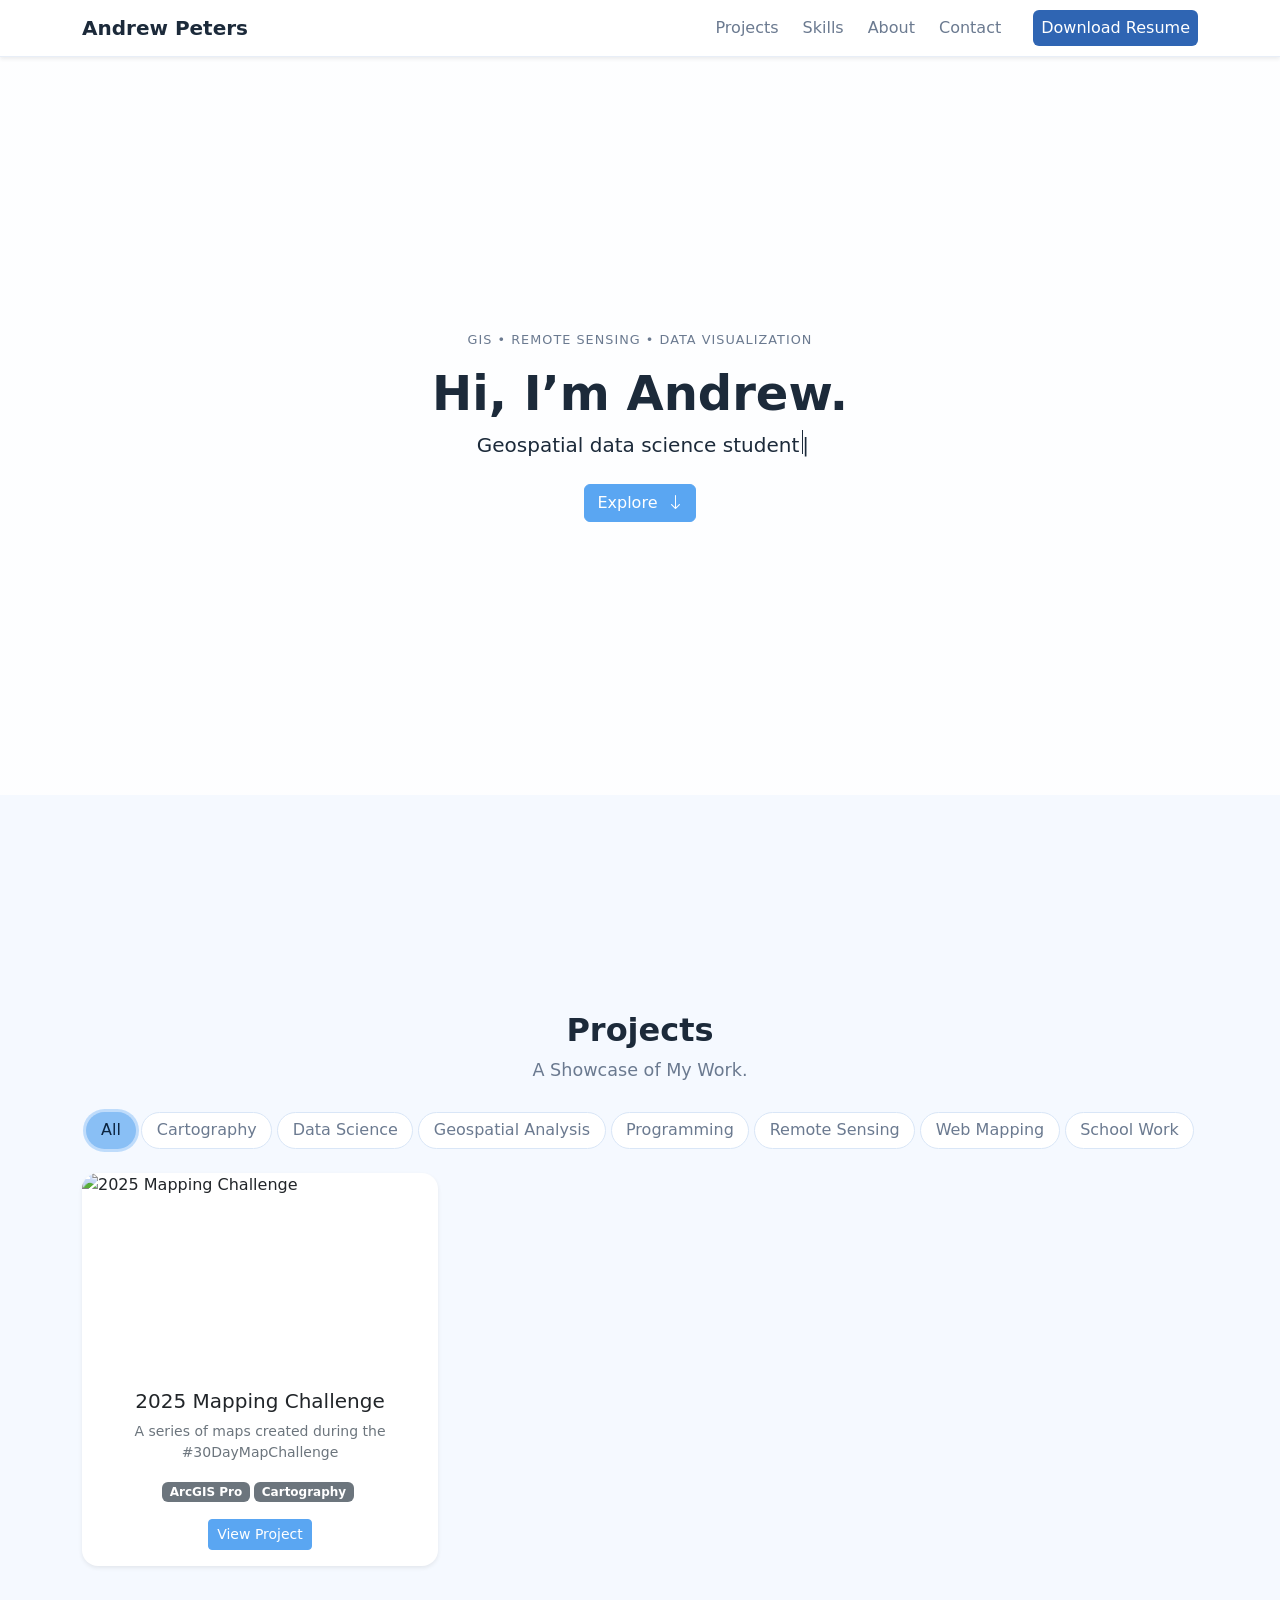
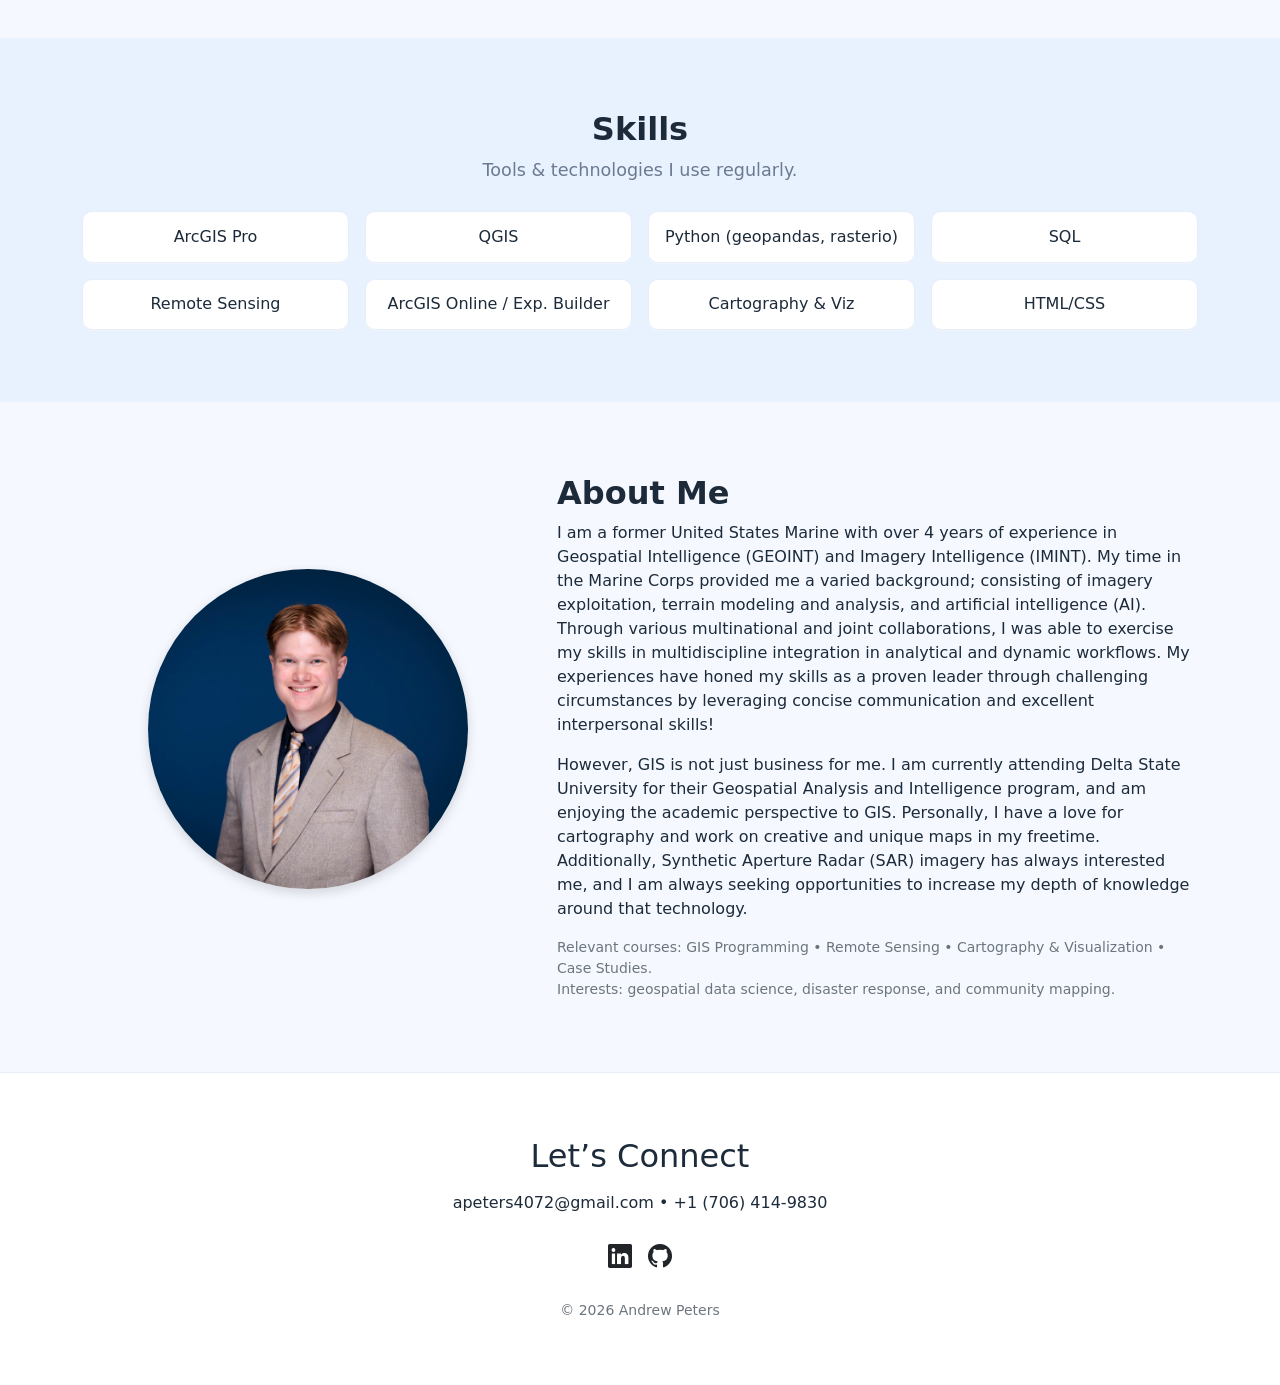
==== index.html @ 4963261e "Readability Improvements Added better commenting and structure" ====
<!DOCTYPE html>
<html lang="en">
<head>
  <!-- Site Meta -->
  <meta charset="utf-8" />
  <meta name="viewport" content="width=device-width, initial-scale=1" />

  <!-- SEO -->
  <title>Andrew Peters • Portfolio</title>
  <meta name = "description" content = "Portfolio of Andrew Peters - GIS, Remote Sensing, Cartography, and Geospatial Analysis."/>
  <meta property = "og:title" content = "GIS, Remote Sensing, Cartography, and Geospatial Analysis"/>
  <meta property = "og:image" content = "assets/image/portfolio-preview.png"/>
  <meta property = "og:type" content = "website"/>

  <!-- Tab Icon -->
  <link rel="icon" type="image/x-icon" href="assets/images/Globe_Icon.png">
  
  <!-- CSS Libraries -->
  <link href="https://cdn.jsdelivr.net/npm/bootstrap@5.3.3/dist/css/bootstrap.min.css" rel="stylesheet"/>
  <link href="https://cdn.jsdelivr.net/npm/bootstrap-icons@1.11.3/font/bootstrap-icons.css" rel="stylesheet"/>

  <!-- Custom CSS Style -->
  <link rel="stylesheet" href="styles.css" />
  
</head>

<!------------------------->
  
<body>
  
  <!--***********************************
  Navigation
  ************************************-->
  
  <nav class="navbar navbar-expand-lg sticky-top bg-white shadow-sm">
    <div class="container">
      <!-- Name/Logo -->
      <a class="navbar-brand fw-semibold" href="#home">Andrew Peters</a>

      <!-- Small screen toggle button -->
      <button
        class="navbar-toggler"
        type="button"
        data-bs-toggle="collapse"
        data-bs-target="#nav"
        aria-label="Toggle navigation"
        aria-expanded="false"
        aria-controls="nav"
      >
        <span class="navbar-toggler-icon"></span>
      </button>

      <!-- Collapsible Menu Content -->
      <div id="nav" class="collapse navbar-collapse">
        
        <!-- Navigation Links -->
        <ul class="navbar-nav ms-auto align-items-lg-center gap-lg-2">
          <li class="nav-item">
            <a class="nav-link" href="#projects">Projects</a>
          </li>  
          
          <li class="nav-item">
            <a class="nav-link" href="#skills">Skills</a>
          </li>
          
          <li class="nav-item">
            <a class="nav-link" href="#about">About</a>
          </li>
          
          <li class="nav-item">
            <a class="nav-link" href="#contact">Contact</a>
          </li>

          <li class="nav-item">
            <a class="btn btn-resume nav-link text-white"
              href="assets/documents/AndrewPeters_Resume.pdf"
              download>Download Resume</a>
          </li>
        </ul>
      </div>
    </div>
  </nav>

  <!--***********************************
  Hero
  ************************************-->
  
  <header id="home" class="hero d-flex align-items-center">
    <div class="container text-center">
      <p class="eyebrow">GIS • Remote Sensing • Data Visualization</p>
      <h1 class="display-5 fw-bold">Hi, I’m Andrew.</h1>

      <!-- Typing Animation -->
      <p class="lead mb-4">
        <span id="typed"></span
        ><span class="cursor" aria-hidden="true">|</span>
      </p>
      
      <a class="btn btn-primary" href="#projects">
        Explore <i class="bi bi-arrow-down ms-1"></i>
      </a>
    </div>
  </header>

  <!--***********************************
  Featured Project
  ************************************-->

  <section id = "featured-project" class = "section"></section>

  <!--***********************************
  Projects
  ************************************-->
  
  <section id="projects" class="section">
    <div class="container">
      <div class="section-header">
        <h2 class="section-title">Projects</h2>
        <p class="section-subtitle">
          A Showcase of My Work.
        </p>
      </div>

      <!-- Project Card Filters -->
      <div class="filters text-center mb-4">
        <button class="btn btn-filter active" data-filter="all">All</button>
        <button class="btn btn-filter" data-filter="carto">Cartography</button>
        <button class="btn btn-filter" data-filter="data-science">Data Science</button>     
        <button class="btn btn-filter" data-filter="geo-analysis">Geospatial Analysis</button>
        <button class="btn btn-filter" data-filter="programming">Programming</button>       
        <button class="btn btn-filter" data-filter="remote">Remote Sensing</button>
        <button class="btn btn-filter" data-filter="web">Web Mapping</button>
        <button class="btn btn-filter" data-filter="school">School Work</button>
      </div>

      <!-- Project Card Gallery -->
      <div id = "project-grid" class = "row g-4"></div>
    </div>
  </section>

  <!--***********************************
  Skills
  ************************************-->
  
  <section id="skills" class="section section-alt">
    <div class="container">
      <div class="section-header">
        <h2 class="section-title">Skills</h2>
        <p class="section-subtitle">Tools &amp; technologies I use regularly.</p>
      </div>

      <!-- Static grouping of skills -->
      <div class="row g-3">
        <div class="col-6 col-md-3">
          <div class="skill">ArcGIS Pro</div>
        </div>
        <div class="col-6 col-md-3">
          <div class="skill">QGIS</div>
        </div>
        <div class="col-6 col-md-3">
          <div class="skill">Python (geopandas, rasterio)</div>
        </div>
        <div class="col-6 col-md-3">
          <div class="skill">SQL</div>
        </div>
        <div class="col-6 col-md-3">
          <div class="skill">Remote Sensing</div>
        </div>
        <div class="col-6 col-md-3">
          <div class="skill">ArcGIS Online / Exp. Builder</div>
        </div>
        <div class="col-6 col-md-3">
          <div class="skill">Cartography &amp; Viz</div>
        </div>
        <div class="col-6 col-md-3">
          <div class="skill">HTML/CSS</div>
        </div>
      </div>
    </div>
  </section>

  <!--***********************************
  About
  ************************************-->
  
  <section id="about" class="section">
    <div class="container">
      <div class="row align-items-center g-4">
        
        <!-- Profile Picture -->
        <div class="col-md-5 text-center">
          <img
            src="assets/images/Peters_Portfolio_ProfilePic.jpg"
            alt="Portrait of Andrew Peters"
            class="portrait-img"
          />
        </div>

        <!-- About Me Section -->
        <div class="col-md-7">
          <h2 class="section-title">About Me</h2>
          <p class="mb-3">
            I am a former United States Marine with over 4 years of experience in Geospatial Intelligence 
            (GEOINT) and Imagery Intelligence (IMINT). My time in the Marine Corps provided me a varied 
            background; consisting of imagery exploitation, terrain modeling and analysis, and artificial 
            intelligence (AI). Through various multinational and joint collaborations, I was able to 
            exercise my skills in multidiscipline integration in analytical and dynamic workflows. My 
            experiences have honed my skills as a proven leader through challenging circumstances by 
            leveraging concise communication and excellent interpersonal skills!
          </p>
          <p>
            However, GIS is not just business for me. I am currently attending Delta State University for
            their Geospatial Analysis and Intelligence program, and am enjoying the academic perspective to 
            GIS. Personally, I have a love for cartography and work on creative and unique maps in my freetime. 
            Additionally, Synthetic Aperture Radar (SAR) imagery has always interested me, and I am always 
            seeking opportunities to increase my depth of knowledge around that technology.
          </p>

          <!-- Subtext Information -->
          <p class="text-secondary small mb-0">
            Relevant courses: GIS Programming • Remote Sensing • Cartography &amp;
            Visualization • Case Studies.<br />
            Interests: geospatial data science, disaster response, and community
            mapping.
          </p>
        </div>
      </div>
    </div>
  </section>

  <!--***********************************
  Contact / Footer
  ************************************-->

  <!-- Contact Info -->
  <footer id="contact" class="footer">
    <div class="container text-center">
      <h2 class="mb-3">Let’s Connect</h2>
      <p class="mb-4">
        <a href="mailto:apeters4072@gmail.com">
          apeters4072@gmail.com
        </a>
        •
        <a href="tel:+17064149830">
          +1 (706) 414-9830
        </a>
      </p>

      <!-- LinkedIn Shortcut Button -->
      <div class="d-flex justify-content-center gap-3 fs-4 mb-4">
        <a
          class="text-body"
          href="https://www.linkedin.com/in/apeters4072"
          aria-label="LinkedIn"
          target="_blank"
          rel="noopener noreferrer"
        >
          <i class="bi bi-linkedin"></i>
        </a>

        <!--GitHub Shortcut Button -->
        <a
          class="text-body"
          href="https://github.com/apeters4072"
          aria-label="GitHub"
          target="_blank"
          rel="noopener noreferrer"
        >
          <i class="bi bi-github"></i>
        </a>
      </div>

      <!-- Footer Copyright -->
      <p class="text-secondary small mb-0">
        © <span id="year"></span> Andrew Peters
      </p>

      <!-- Credits --
      <p class="hero-credit text-center mb-0">
        Photo courtesy of
        <a
          href="https://unsplash.com/@clevelandart"
          target="_blank"
          rel="noopener"
        >
          The Cleveland Museum of Art
        </a>
        on
        <a
          href="https://unsplash.com/photos/qQlTPeEygtY"
          target="_blank"
          rel="noopener"
        >
          Unsplash
        </a>
        for the original image from which my cover art is derived.
      </p>
      -->
    </div>
  </footer>

  <!-- JS libs + site script -->
  <script src = "https://cdn.jsdelivr.net/npm/bootstrap@5.3.3/dist/js/bootstrap.bundle.min.js"></script>
  <script src = "projects.js"></script>
  <script src = "main.js"></script>
  <script>
    document.getElementById("year").textContent = new Date().getFullYear();
  </script>
</body>
</html>
---- styles.css ----
/* ==============================
   Theme Variables
   ============================== */
:root{
  --bg: #F5F9FF;
  --panel: #ffffff;
  --ink: #1c2a3a;
  --muted: #6b7a90;
  --brand: #89BFF5;
  --brand-strong: #5aa6f2;
  --brand-soft: #e8f2ff;
  --ring: rgba(90,166,242,.35);
  --radius: 16px;
}

html { scroll-behavior: smooth; }
body{
  font-family: system-ui, -apple-system, Segoe UI, Roboto, "Helvetica Neue", Arial, "Noto Sans";
  background: var(--bg);
  color: var(--ink);
}

/* ==============================
   Navbar
   ============================== */
.navbar { border-bottom: 1px solid #e8eef7; }
.navbar-brand { color: var(--ink); }
.nav-link { color: var(--muted); }
.nav-link:hover, .nav-link:focus { color: var(--brand-strong); }

.btn-primary{
  background: var(--brand-strong);
  border-color: var(--brand-strong);
}
.btn-outline-primary{
  color: var(--brand-strong);
  border-color: var(--brand-strong);
}
.btn-outline-primary:hover{
  background: var(--brand-strong);
  color:#fff;
}

.navbar .btn {
  margin-left: 1rem;
  padding: 0.375rem 0.75rem;
  vertical-align: middle;
}

.btn-resume {
  background: #2f65b3;
  border-color: #2f65b3;
  color: #fff;
}
.btn-resume:hover {
  background: #244f8c;
  border-color: #244f8c;
}

/* ==============================
   Hero
   ============================== */
.hero{
  position: relative;
  min-height: 82vh;
  display: flex;
  align-items: center;
  justify-content: center;
  text-align: center;
  color: var(--ink);
  isolation: isolate;

  background:
    linear-gradient(rgba(255,255,255,0.85), rgba(255,255,255,0.85)),
    url("assets/images/header_map.png") center/cover no-repeat;
}

.eyebrow{
  color: var(--muted);
  letter-spacing: .08em;
  text-transform: uppercase;
  font-size: .8rem;
}
.cursor{
  display:inline-block;
  width:1px;
  height:1.2em;
  background: var(--ink);
  animation: blink .9s steps(2, start) infinite;
  margin-left: 3px;
}
@keyframes blink{ to { visibility: hidden; } }

/* ==============================
   Sections
   ============================== */
.section { padding: 72px 0; }
.section-alt { background: var(--brand-soft); }
.section-header { text-align: center; margin-bottom: 28px; }

.section-title {
  display: block;      /* Changed from inline-block to block */
  font-weight: 700;
  font-size: 2rem;     /* Adjust size to your preference */
  color: var(--ink);
  margin-bottom: 0.5rem;
  /* Removed padding, background, border, and box-shadow */
}

.section-subtitle { 
  color: var(--muted); 
  font-size: 1.1rem;
}

/* ==============================
   Project Filters
   ============================== */
.btn-filter{
  border:1px solid #d9e6f7;
  background:#fff;
  color: var(--muted);
  border-radius: 999px;
  padding:.35rem .9rem;
}
.btn-filter.active, .btn-filter:hover{
  background: var(--brand);
  color:#0b2440;
  border-color: transparent;
  box-shadow: 0 0 0 3px var(--ring);
}

/* ==============================
   Project Cards
   ============================== */
.card{
  border:1px solid #e6eef8;
  border-radius: var(--radius);
  overflow:hidden;
  background: var(--panel);
}
.card-img-top{ aspect-ratio: 16/9; object-fit: cover; }
.card-title{ margin-bottom:.35rem; }
.card-text{ color: var(--muted); }

/* Hover effect for project cards */
.project-card .card {
  transition:
    transform 0.25s ease,
    box-shadow 0.25s ease,
    border-color 0.25s ease,
    background-color 0.25s ease;
  cursor: pointer;
}

.project-card:hover .card,
.project-card:focus-within .card {
  transform: translateY(-6px);
  box-shadow: 0 12px 28px rgba(12, 41, 80, 0.18);
  border-color: var(--brand);
  background: #ffffff;
}

/* ==============================
   Skills
   ============================== */
.skill{
  background:#fff;
  border:1px solid #e6eef8;
  border-radius: 10px;
  padding: .8rem;
  text-align:center;
  box-shadow: 0 1px 0 #f1f5fb;
}

/* ==============================
   Footer
   ============================== */
.footer{
  padding: 64px 0;
  background: #fff;
  border-top:1px solid #e8eef7;
}

/* Footer attribution */
.footer .hero-credit{
  position: static;
  margin-top: 10px;
  margin-bottom: 0;
  padding: 0;
  font-size: 11px;
  color: #7a869a;
  background: none;
  border: none;
}
.footer .hero-credit a{
  color: #6c7a90;
  text-decoration: none;
}
.footer .hero-credit a:hover{ text-decoration: underline; }

.footer a {
  color: inherit;
  text-decoration: none;
  border-bottom: 1px solid transparent;
  transition: 0.2s ease;
}

/* ==============================
   Misc
   ============================== */
a:focus, button:focus, .btn:focus{
  outline: none;
  box-shadow: 0 0 0 3px var(--ring);
}

/* Portrait image */
.portrait-img {
  width: 80%;
  max-width: 320px;
  height: auto;
  border-radius: 50%;
  object-fit: cover;
  margin-bottom: 1rem;
  box-shadow: 0 4px 12px rgba(0,0,0,0.15);
}

.portrait-wrapper {
  display: flex;
  justify-content: center;
  margin-bottom: 1.5rem;
}

.easter{
  position: relative;
  margin-left:.35rem;
  text-decoration:none;
  opacity:.6;
  color:var(--muted);
  transition:transform .2s ease, opacity .2s ease, color .2s ease;
  cursor: help;
}
.easter:hover,
.easter:focus{ opacity:1; transform:rotate(9deg) scale(1.08); color:var(--brand-strong,#f072a6); }

/* single tooltip */
.easter::after{
  content: attr(data-tip);
  position: absolute;
  left: 50%;
  bottom: 125%;
  transform: translateX(-50%) translateY(4px);
  background: var(--ink,#222);
  color:#fff;
  font-size:.72rem;
  padding:.25rem .45rem;
  border-radius:6px;
  white-space: nowrap;
  opacity:0;
  pointer-events:none;
  transition: opacity .15s ease, transform .15s ease;
  box-shadow: 0 2px 8px rgba(0,0,0,.15);
}
.easter:focus::after,
.easter:hover::after{
  opacity:1;
  transform: translateX(-50%) translateY(0);
}

/* tiny arrow */
.easter::before{
  content:"";
  position:absolute;
  left:50%;
  bottom:115%;
  transform:translateX(-50%);
  border:6px solid transparent;
  border-top-color: var(--ink,#222);
  opacity:0;
  transition: opacity .15s ease;
}
.easter:hover::before,
.easter:focus::before{ opacity:1; }

/* motion/accessibility niceties */
@media (prefers-reduced-motion: reduce){
  .easter{ transition:none; }
  .easter::after{ transition:none; }
}
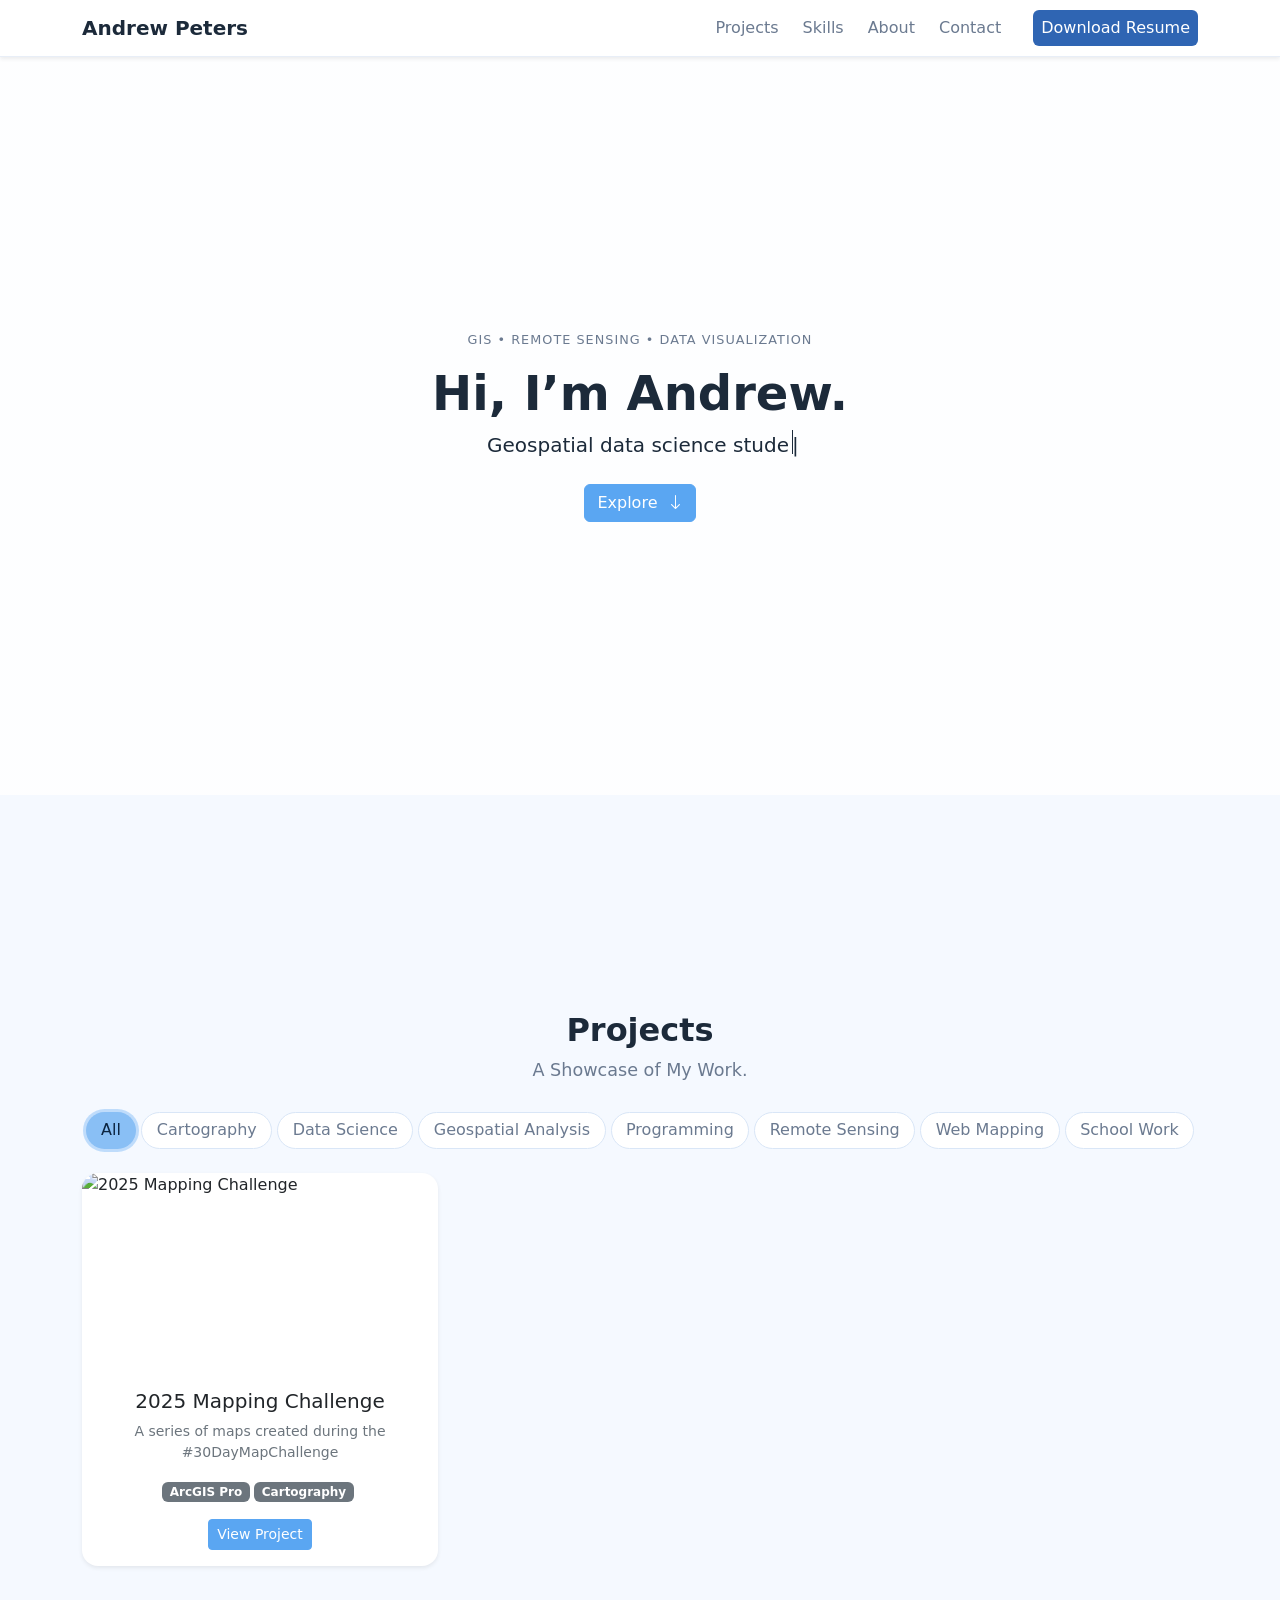
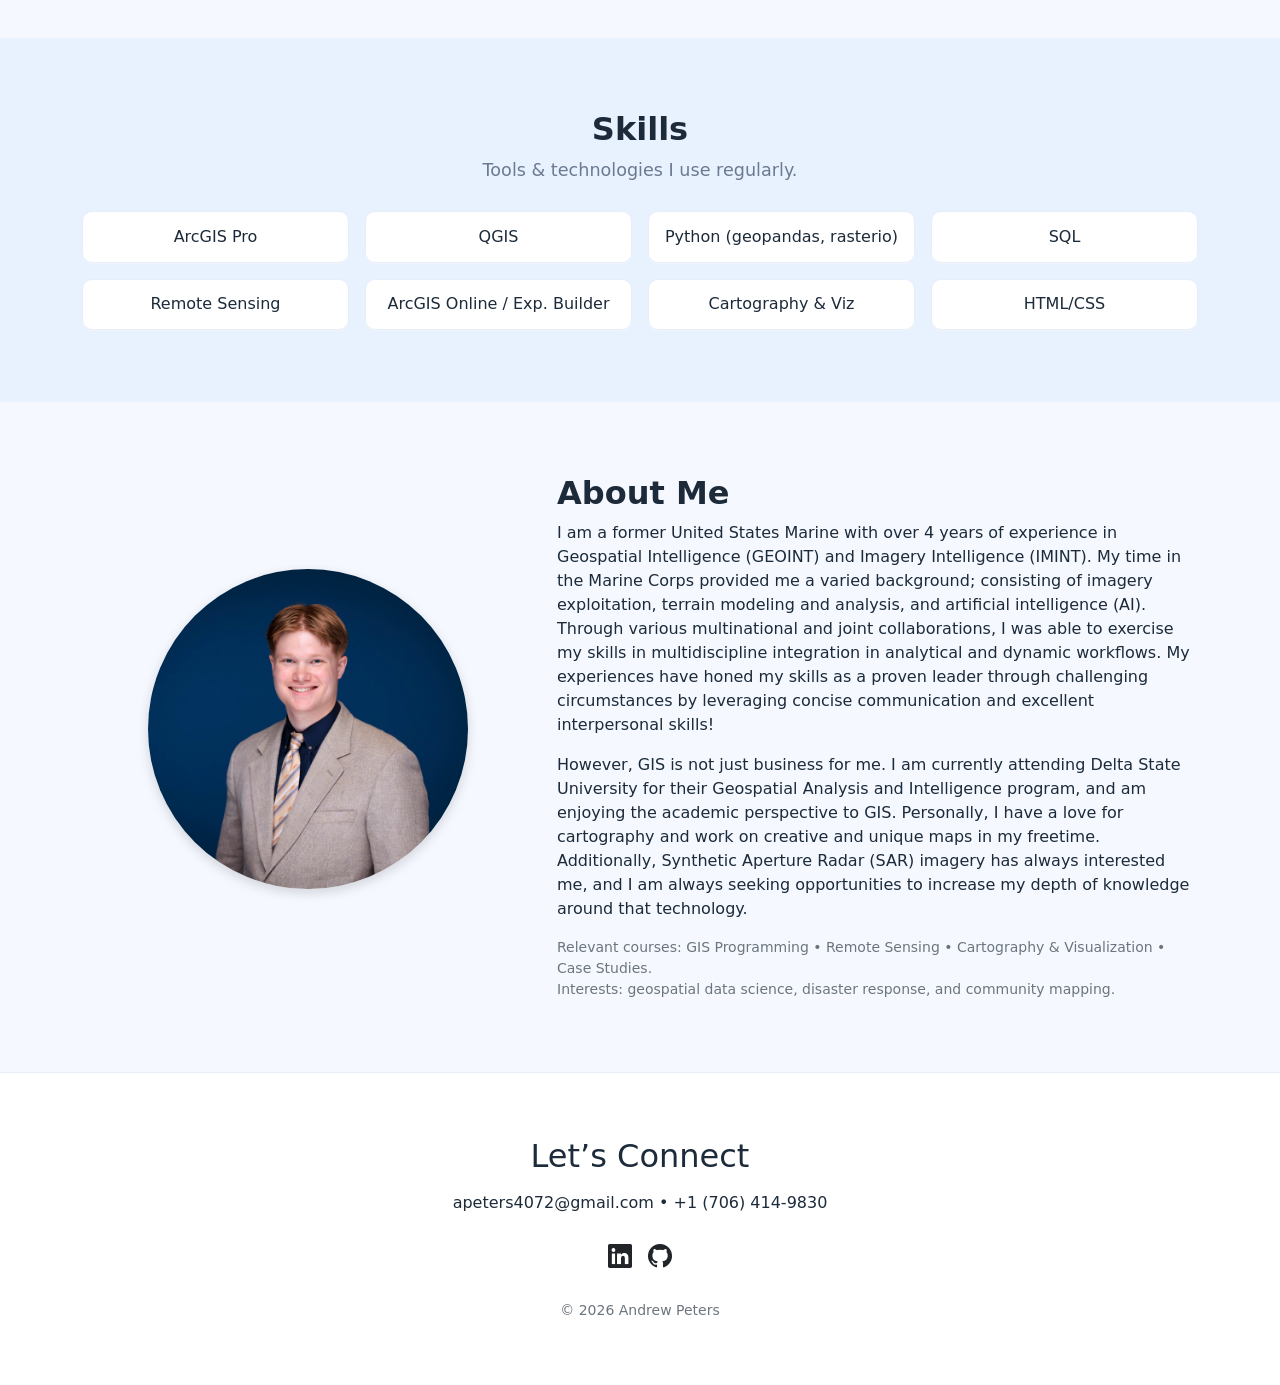
==== commit 9a758485: "Readability Improvements" ====
--- a/index.html
+++ b/index.html
@@ -28,9 +28,10 @@
   
 <body>
   
-  <!--***********************************
-  Navigation
-  ************************************-->
+
+<!--*******************************
+ * NAVBAR
+ ********************************-->
   
   <nav class="navbar navbar-expand-lg sticky-top bg-white shadow-sm">
     <div class="container">
@@ -81,9 +82,9 @@
     </div>
   </nav>
 
-  <!--***********************************
-  Hero
-  ************************************-->
+<!--*******************************
+ * HERO
+ ********************************-->
   
   <header id="home" class="hero d-flex align-items-center">
     <div class="container text-center">
@@ -102,15 +103,15 @@
     </div>
   </header>
 
-  <!--***********************************
-  Featured Project
-  ************************************-->
+<!--*******************************
+ * FEATURED PROJECT (WIP)
+ ********************************-->
 
   <section id = "featured-project" class = "section"></section>
 
-  <!--***********************************
-  Projects
-  ************************************-->
+<!--*******************************
+ * PROJECTS
+ ********************************-->
   
   <section id="projects" class="section">
     <div class="container">
@@ -138,9 +139,9 @@
     </div>
   </section>
 
-  <!--***********************************
-  Skills
-  ************************************-->
+<!--*******************************
+ * SKILLS
+ ********************************-->
   
   <section id="skills" class="section section-alt">
     <div class="container">
@@ -179,9 +180,9 @@
     </div>
   </section>
 
-  <!--***********************************
-  About
-  ************************************-->
+<!--*******************************
+ * ABOUT
+ ********************************-->
   
   <section id="about" class="section">
     <div class="container">
@@ -227,10 +228,10 @@
       </div>
     </div>
   </section>
-
-  <!--***********************************
-  Contact / Footer
-  ************************************-->
+  
+<!--*******************************
+ * CONTACT / FOOTER
+ ********************************-->
 
   <!-- Contact Info -->
   <footer id="contact" class="footer">
@@ -299,7 +300,10 @@
     </div>
   </footer>
 
-  <!-- JS libs + site script -->
+<!--*******************************
+ * JS LIBRARIES & SITE SCRIPT
+ ********************************-->
+  
   <script src = "https://cdn.jsdelivr.net/npm/bootstrap@5.3.3/dist/js/bootstrap.bundle.min.js"></script>
   <script src = "projects.js"></script>
   <script src = "main.js"></script>
--- a/styles.css
+++ b/styles.css
@@ -1,6 +1,6 @@
-/* ==============================
-   Theme Variables
-   ============================== */
+/********************************
+ * THEME VARIABLES
+ ********************************/
 :root{
   --bg: #F5F9FF;
   --panel: #ffffff;
@@ -20,9 +20,10 @@
   color: var(--ink);
 }
 
-/* ==============================
-   Navbar
-   ============================== */
+/********************************
+ * NAVBAR
+ ********************************/
+
 .navbar { border-bottom: 1px solid #e8eef7; }
 .navbar-brand { color: var(--ink); }
 .nav-link { color: var(--muted); }
@@ -57,9 +58,10 @@
   border-color: #244f8c;
 }
 
-/* ==============================
-   Hero
-   ============================== */
+/********************************
+ * HERO
+ ********************************/
+
 .hero{
   position: relative;
   min-height: 82vh;
@@ -91,9 +93,10 @@
 }
 @keyframes blink{ to { visibility: hidden; } }
 
-/* ==============================
-   Sections
-   ============================== */
+/********************************
+ * SECTIONS
+ ********************************/
+
 .section { padding: 72px 0; }
 .section-alt { background: var(--brand-soft); }
 .section-header { text-align: center; margin-bottom: 28px; }
@@ -112,9 +115,10 @@
   font-size: 1.1rem;
 }
 
-/* ==============================
-   Project Filters
-   ============================== */
+/********************************
+ * PROJECT FILTERS
+ ********************************/
+
 .btn-filter{
   border:1px solid #d9e6f7;
   background:#fff;
@@ -129,9 +133,10 @@
   box-shadow: 0 0 0 3px var(--ring);
 }
 
-/* ==============================
-   Project Cards
-   ============================== */
+/********************************
+ * PROJECT CARDS
+ ********************************/
+
 .card{
   border:1px solid #e6eef8;
   border-radius: var(--radius);
@@ -160,9 +165,10 @@
   background: #ffffff;
 }
 
-/* ==============================
-   Skills
-   ============================== */
+/********************************
+ * SKILLS
+ ********************************/
+
 .skill{
   background:#fff;
   border:1px solid #e6eef8;
@@ -172,9 +178,10 @@
   box-shadow: 0 1px 0 #f1f5fb;
 }
 
-/* ==============================
-   Footer
-   ============================== */
+/********************************
+ * FOOTER
+ ********************************/
+
 .footer{
   padding: 64px 0;
   background: #fff;
@@ -205,9 +212,10 @@
   transition: 0.2s ease;
 }
 
-/* ==============================
-   Misc
-   ============================== */
+/********************************
+ * MISC
+ ********************************/
+
 a:focus, button:focus, .btn:focus{
   outline: none;
   box-shadow: 0 0 0 3px var(--ring);
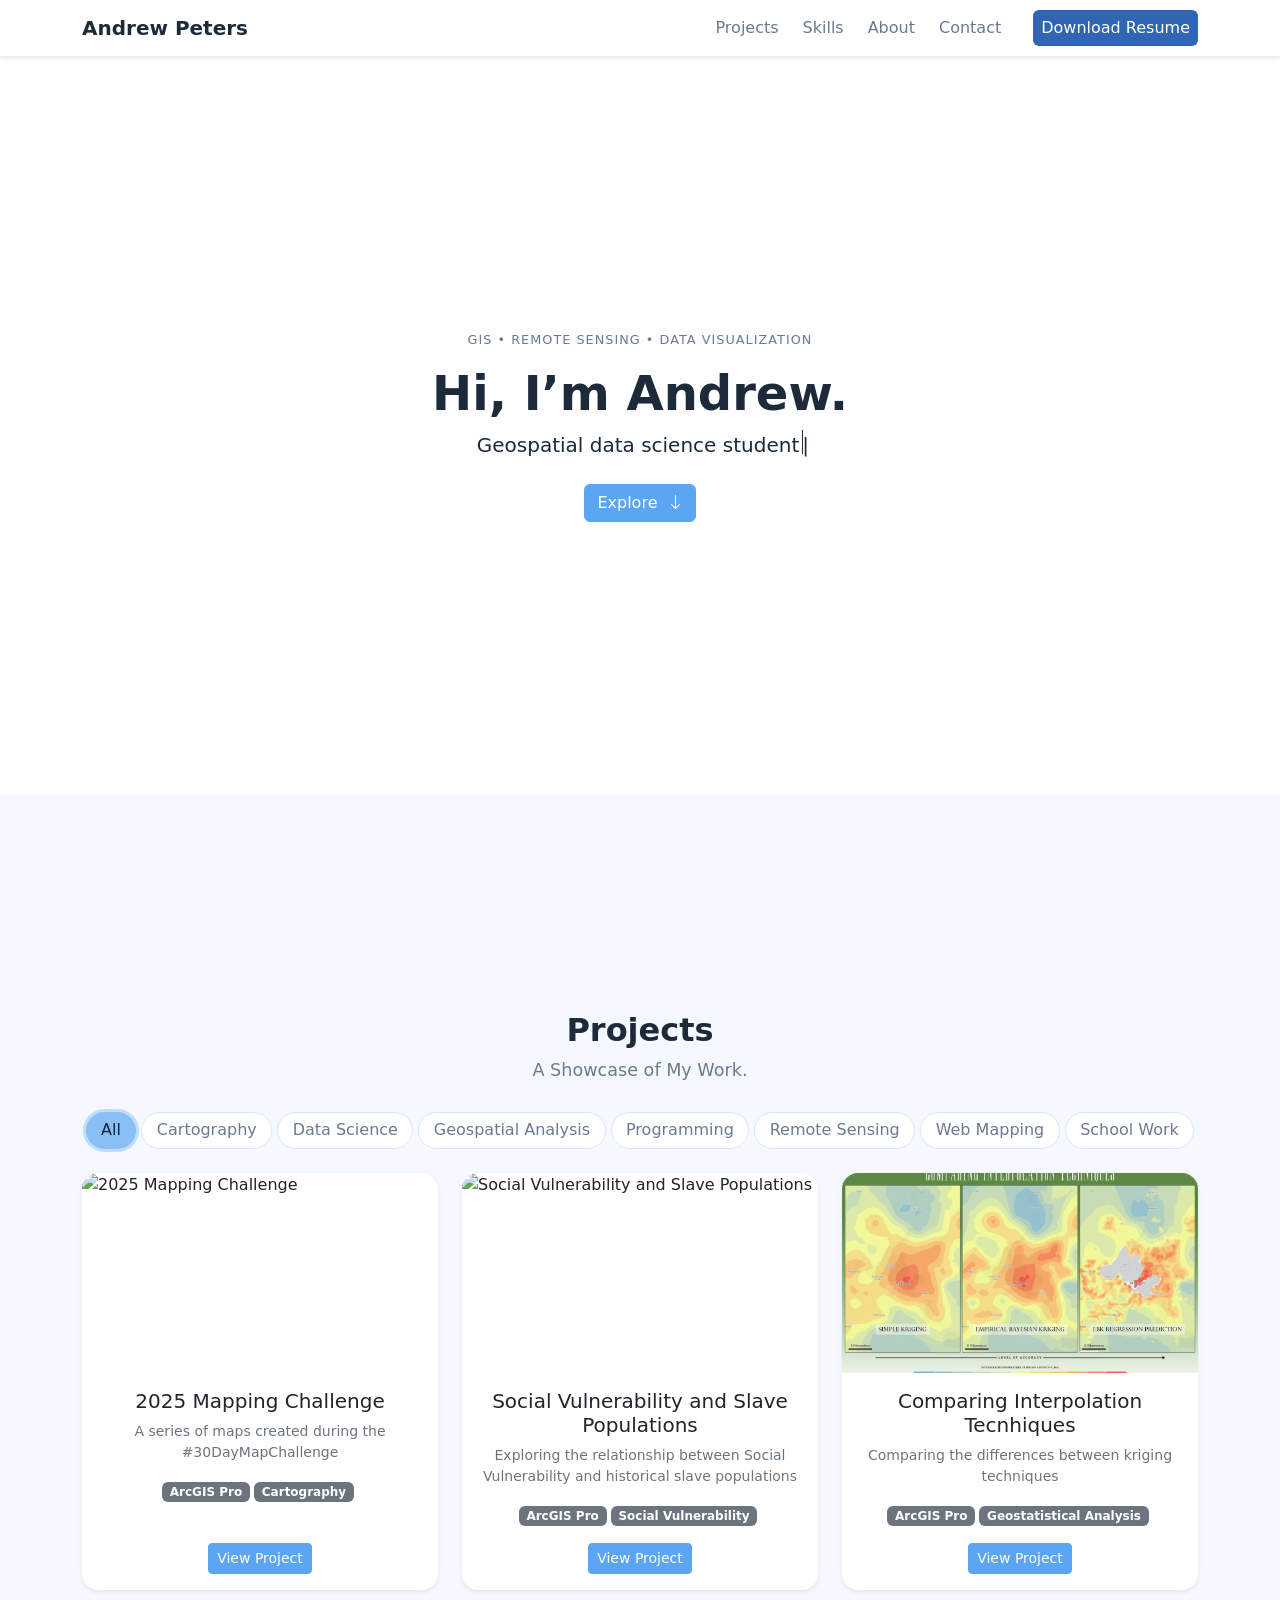
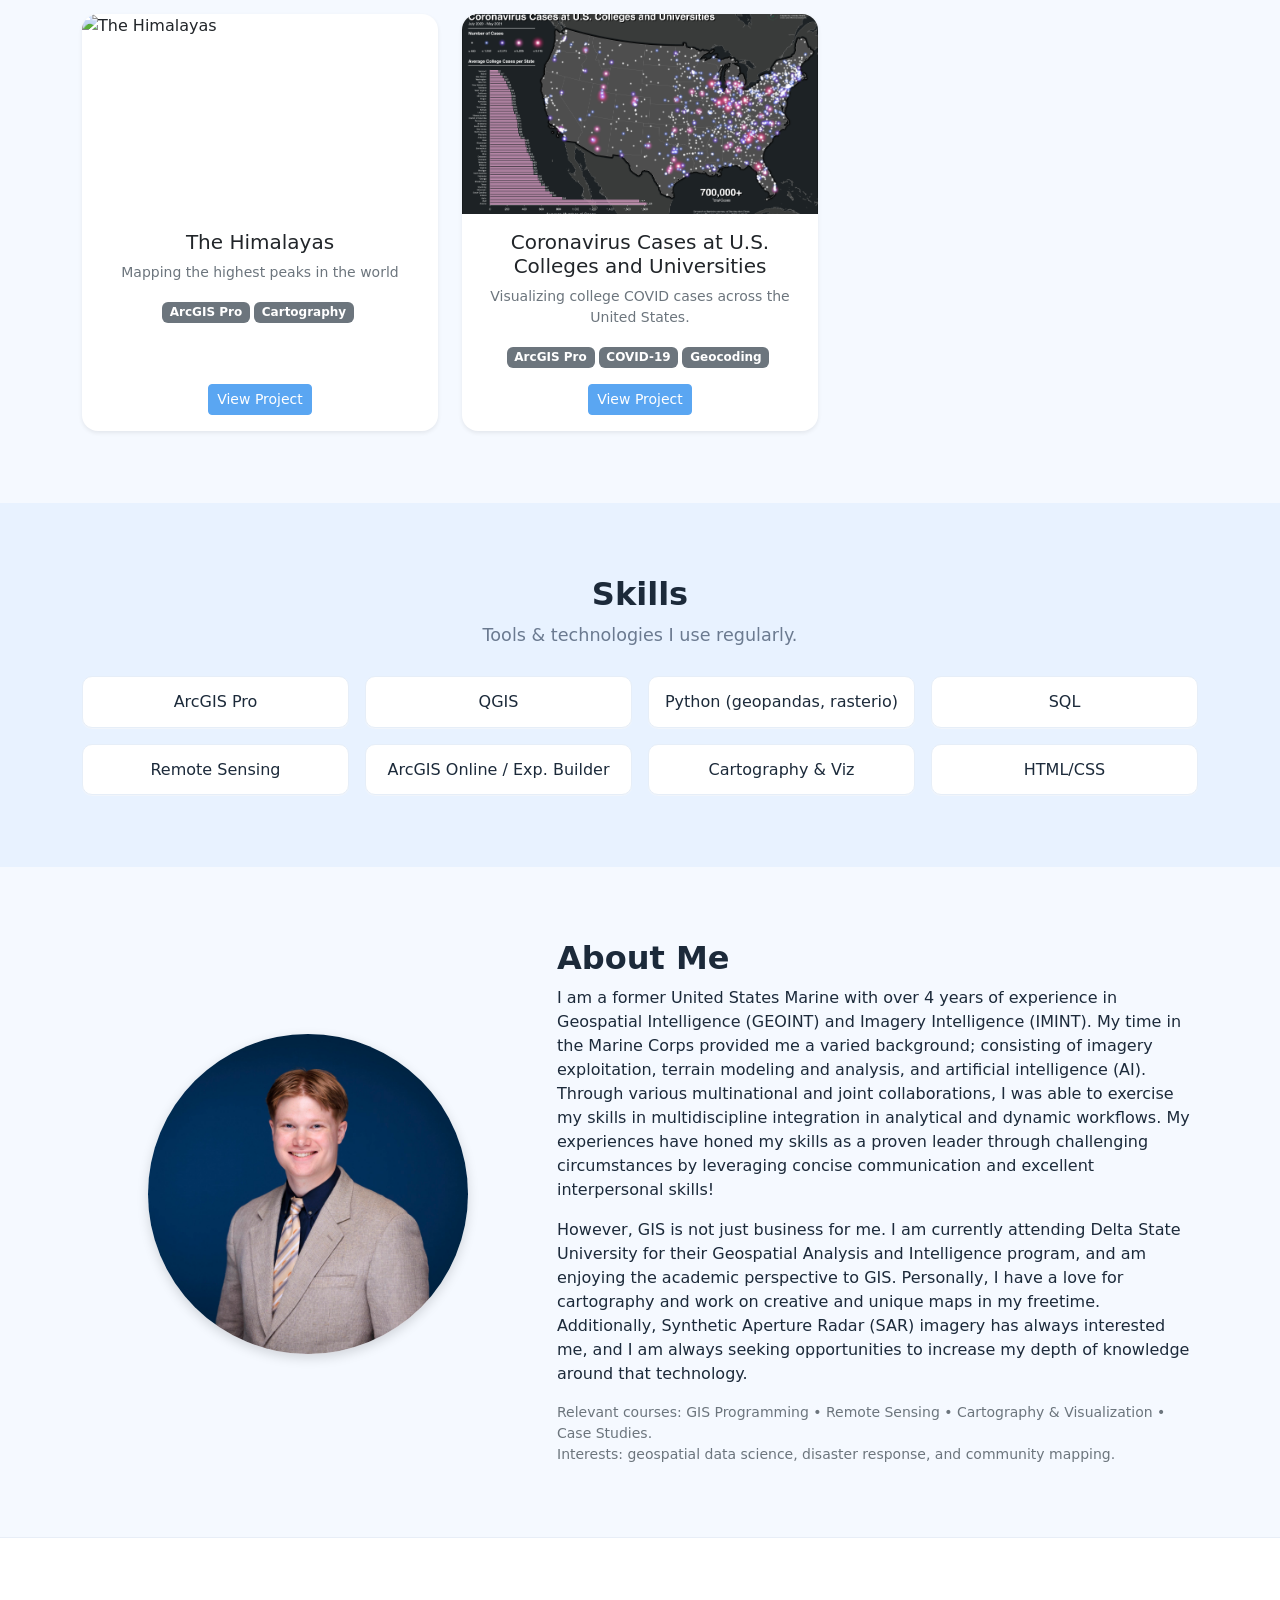
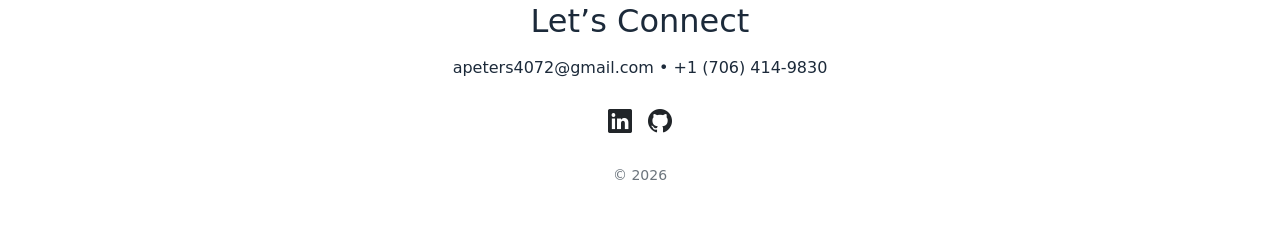
==== commit 68ba4dc0: "Improve SEO" ====
--- a/index.html
+++ b/index.html
@@ -6,9 +6,9 @@
   <meta name="viewport" content="width=device-width, initial-scale=1" />
 
   <!-- SEO -->
-  <title>Andrew Peters • Portfolio</title>
-  <meta name = "description" content = "Portfolio of Andrew Peters - GIS, Remote Sensing, Cartography, and Geospatial Analysis."/>
-  <meta property = "og:title" content = "GIS, Remote Sensing, Cartography, and Geospatial Analysis"/>
+  <title> • Portfolio</title>
+  <meta name = "description" content = "Andrew Peters • Portfolio - GIS, Remote Sensing, Cartography, and Geospatial Analysis."/>
+  <meta property = "og:title" content = "Andrew Peters • GIS Portfolio"/>
   <meta property = "og:image" content = "assets/image/portfolio-preview.png"/>
   <meta property = "og:type" content = "website"/>
 
@@ -192,7 +192,7 @@
         <div class="col-md-5 text-center">
           <img
             src="assets/images/Peters_Portfolio_ProfilePic.jpg"
-            alt="Portrait of Andrew Peters"
+            alt="Portrait of "
             class="portrait-img"
           />
         </div>
@@ -273,7 +273,7 @@
 
       <!-- Footer Copyright -->
       <p class="text-secondary small mb-0">
-        © <span id="year"></span> Andrew Peters
+        © <span id="year"></span> 
       </p>
 
       <!-- Credits --
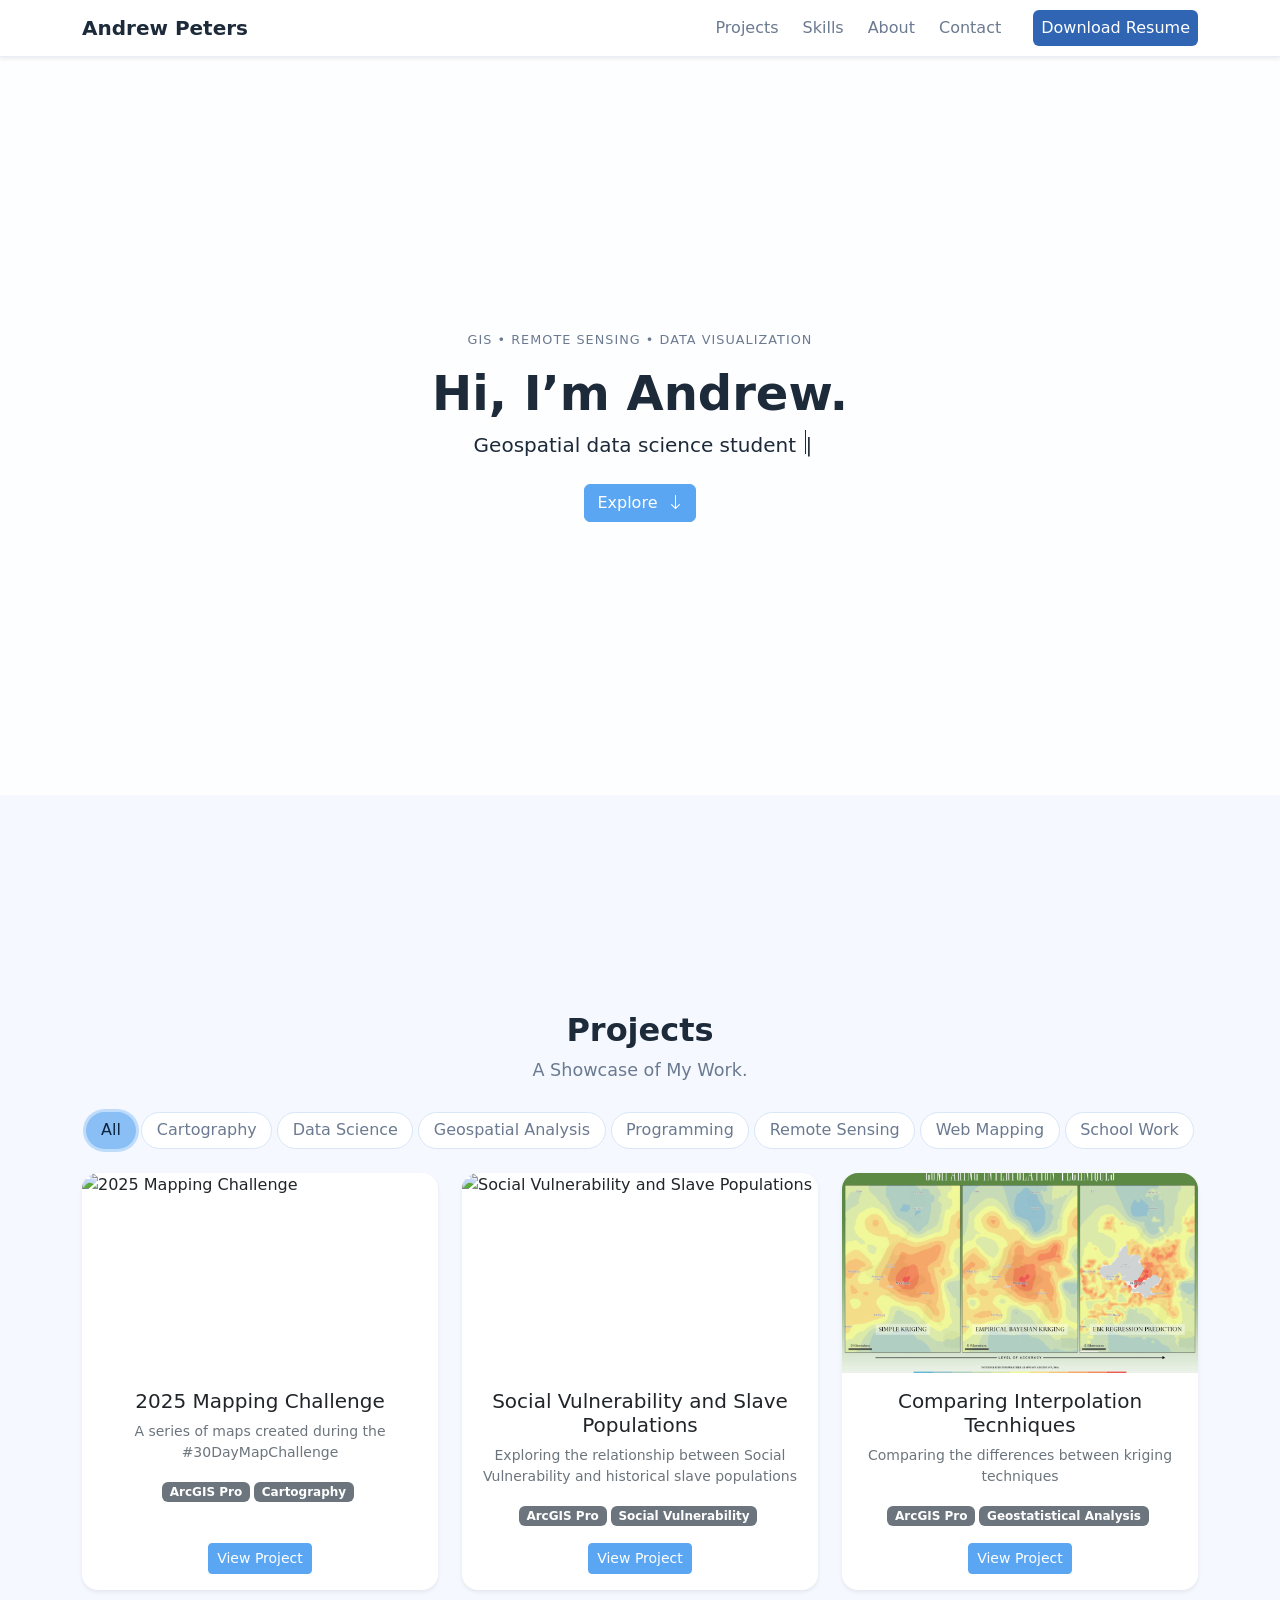
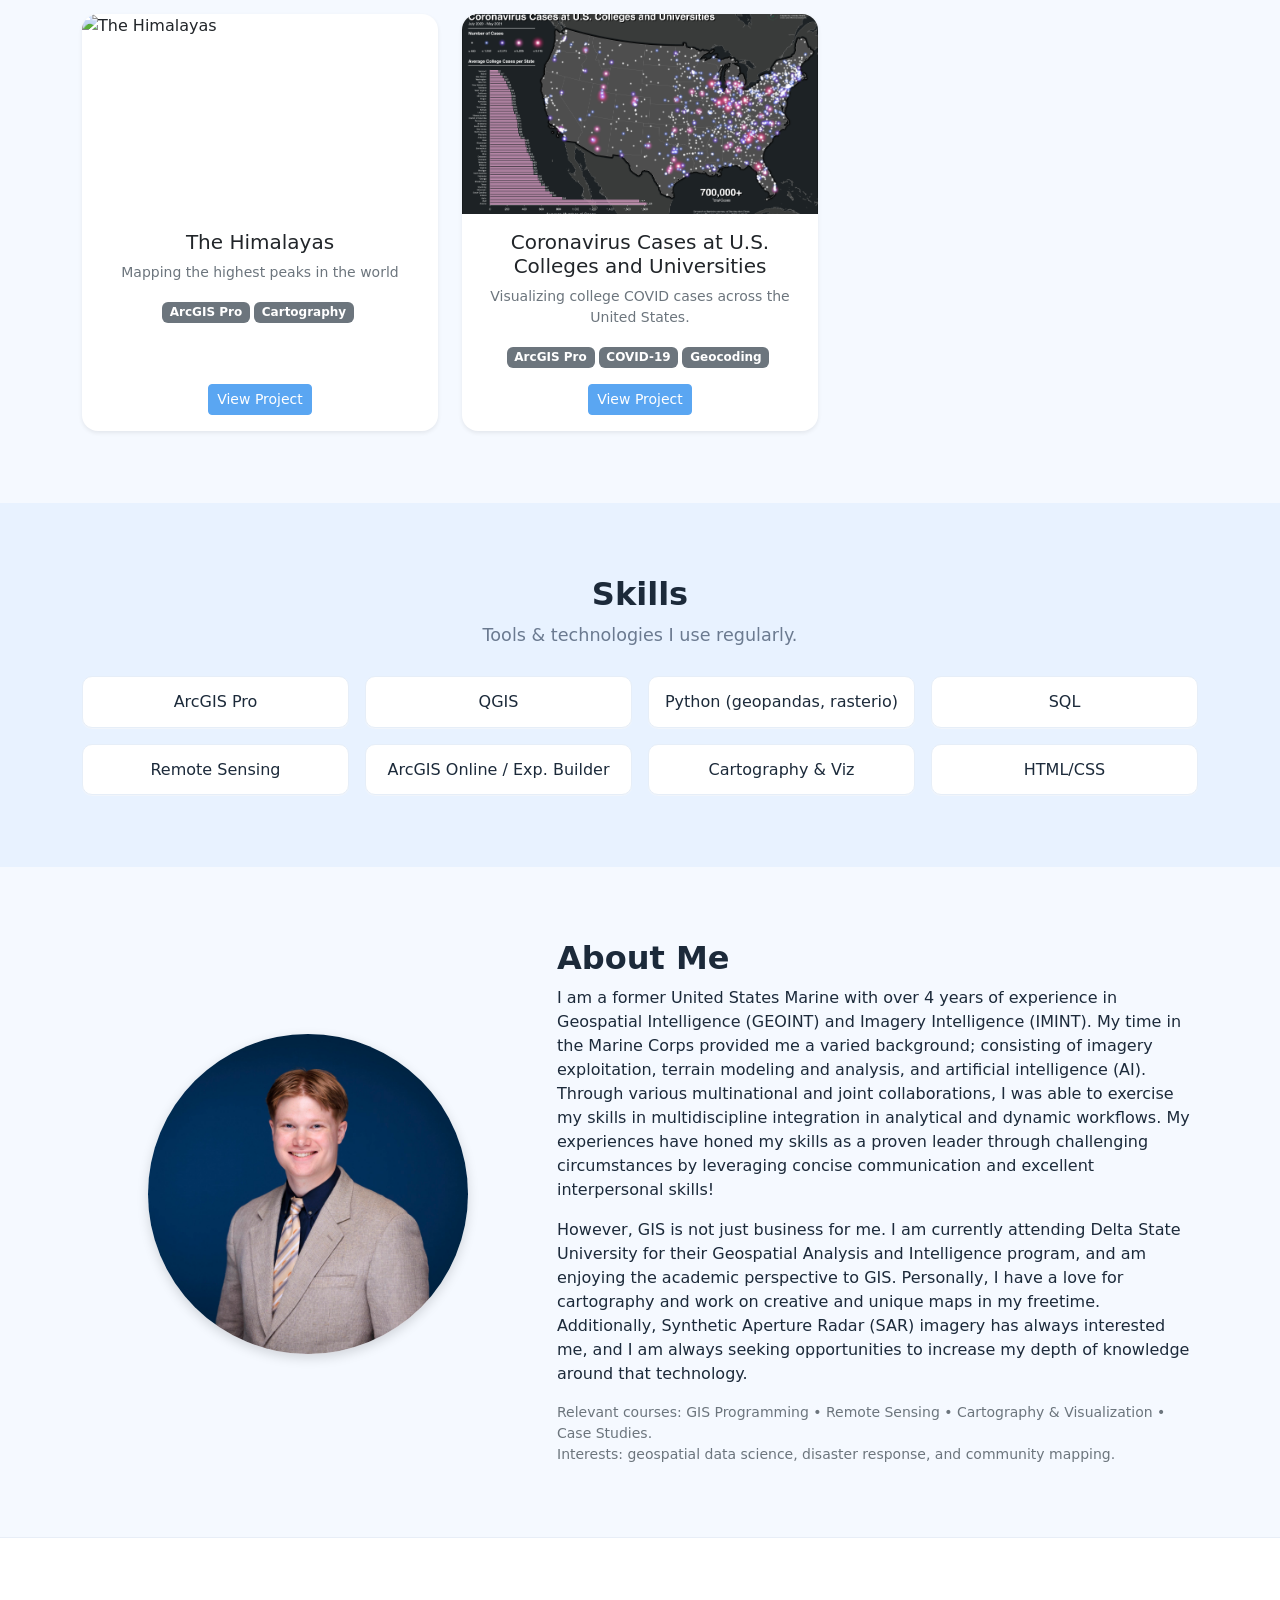
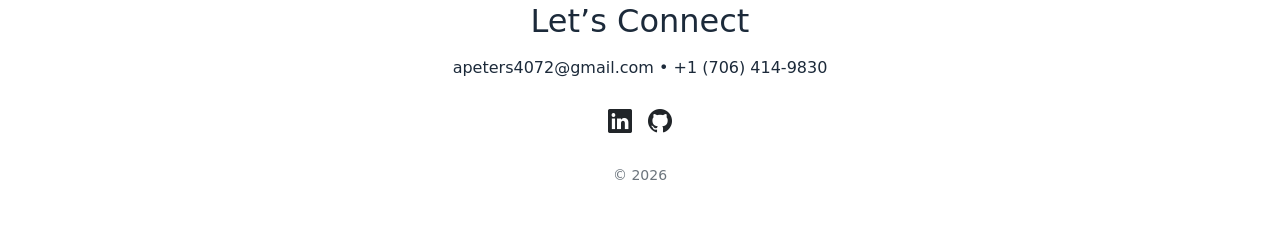
==== commit 9175a2e9: "Update title for SEO optimization" ====
--- a/index.html
+++ b/index.html
@@ -6,7 +6,7 @@
   <meta name="viewport" content="width=device-width, initial-scale=1" />
 
   <!-- SEO -->
-  <title> • Portfolio</title>
+  <title> Andrew Peters • GIS Portfolio</title>
   <meta name = "description" content = "Andrew Peters • Portfolio - GIS, Remote Sensing, Cartography, and Geospatial Analysis."/>
   <meta property = "og:title" content = "Andrew Peters • GIS Portfolio"/>
   <meta property = "og:image" content = "assets/image/portfolio-preview.png"/>
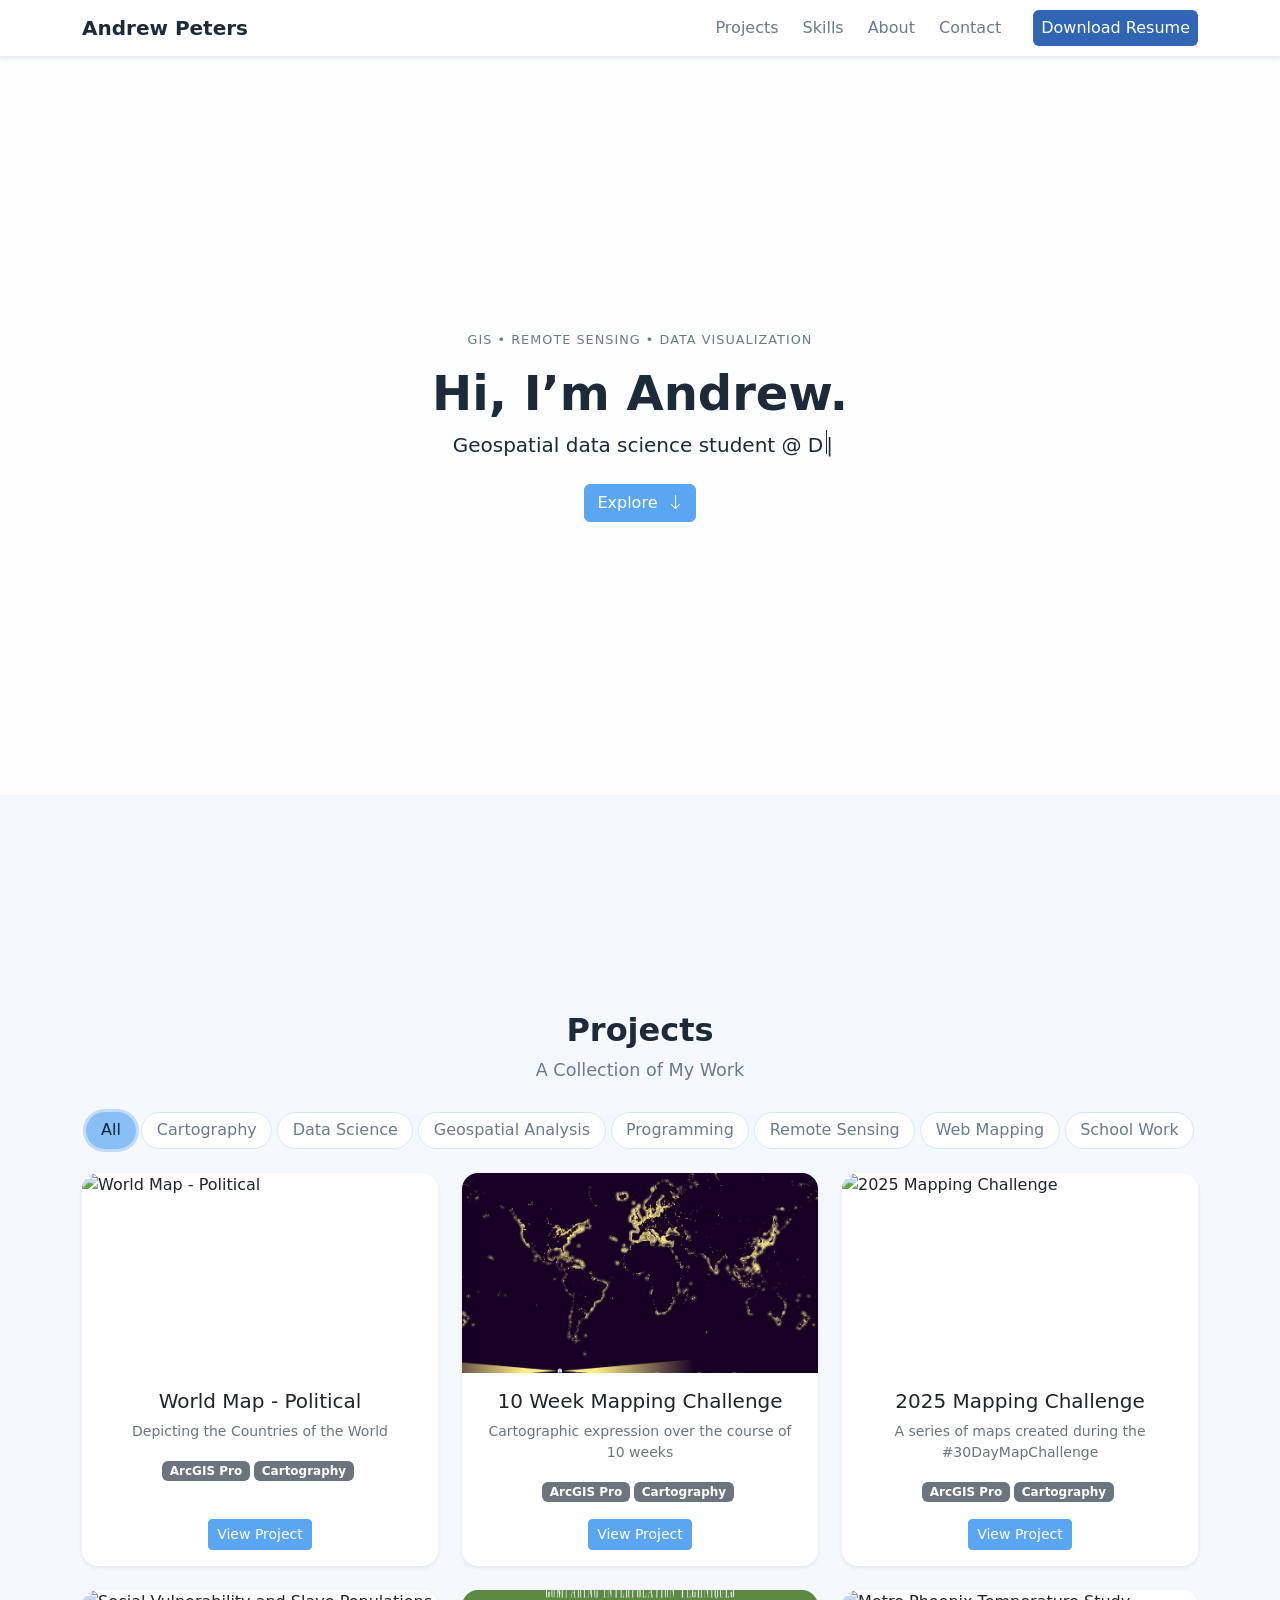
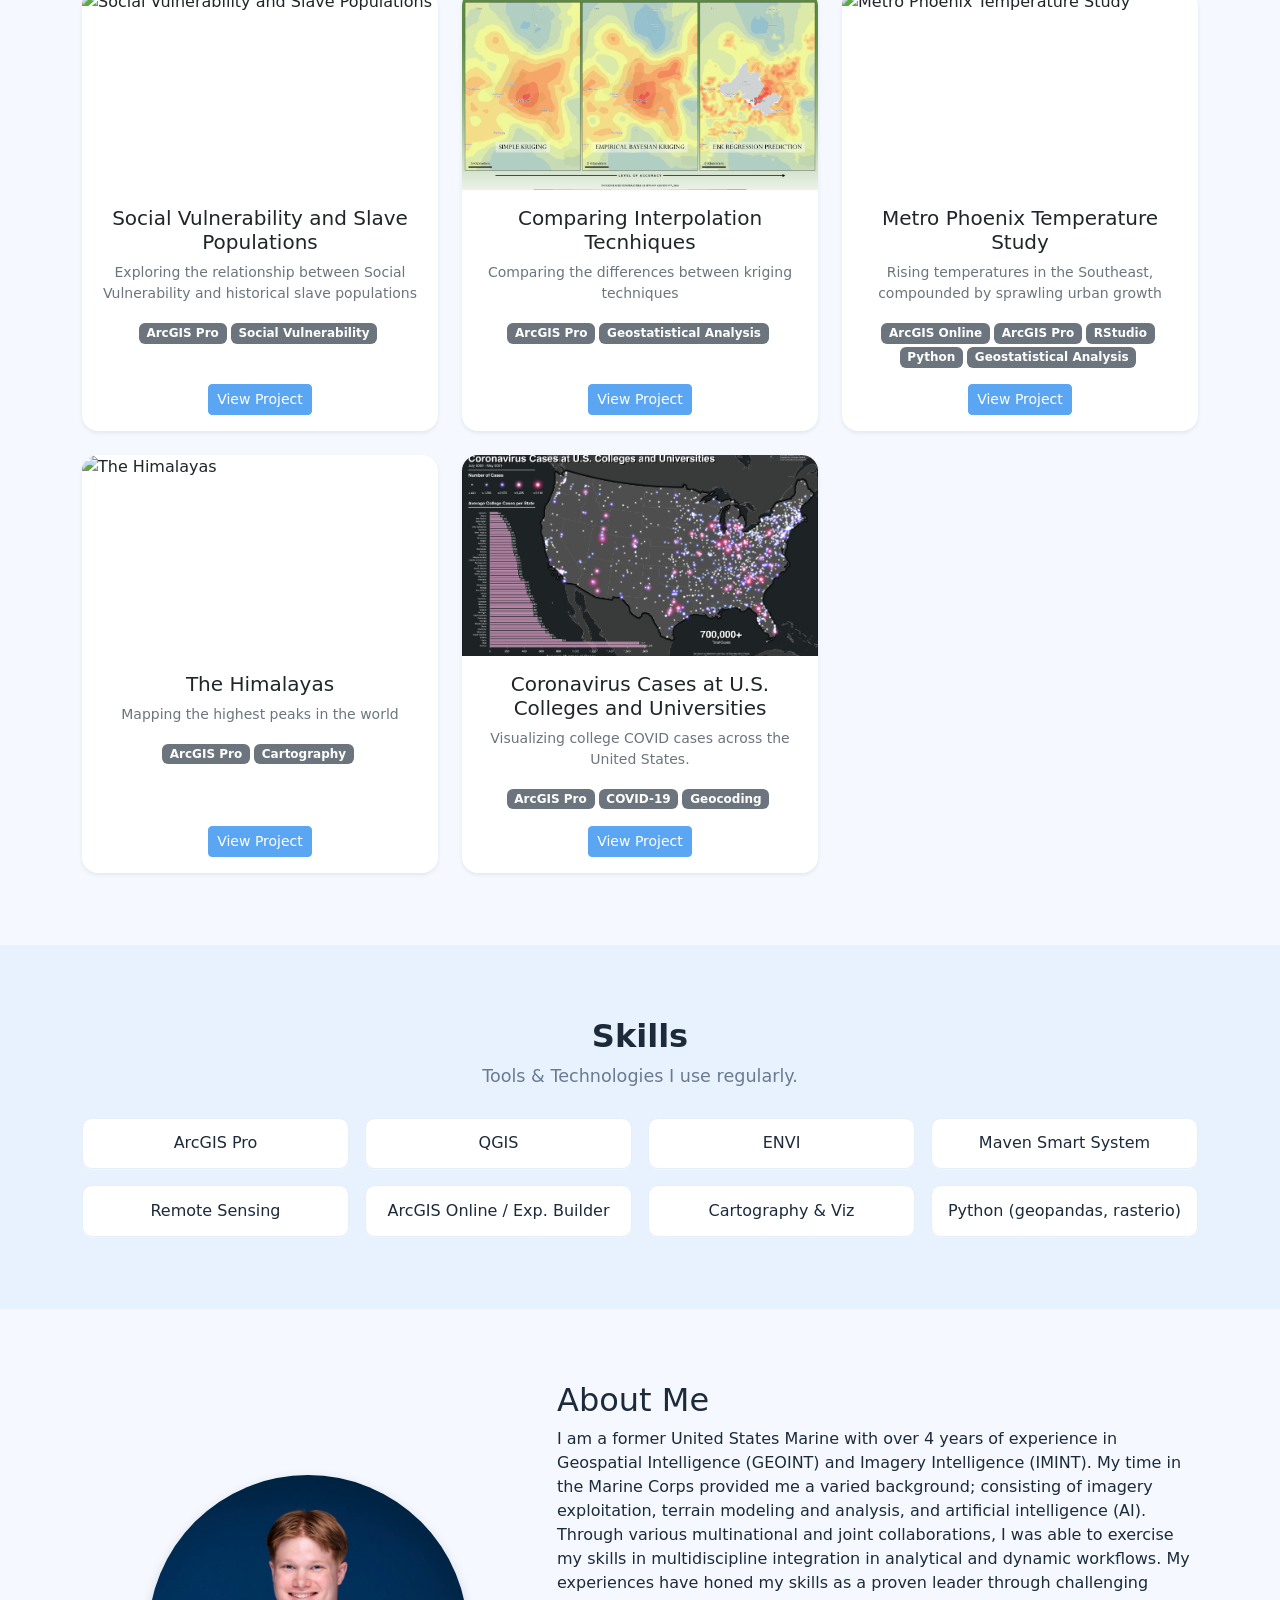
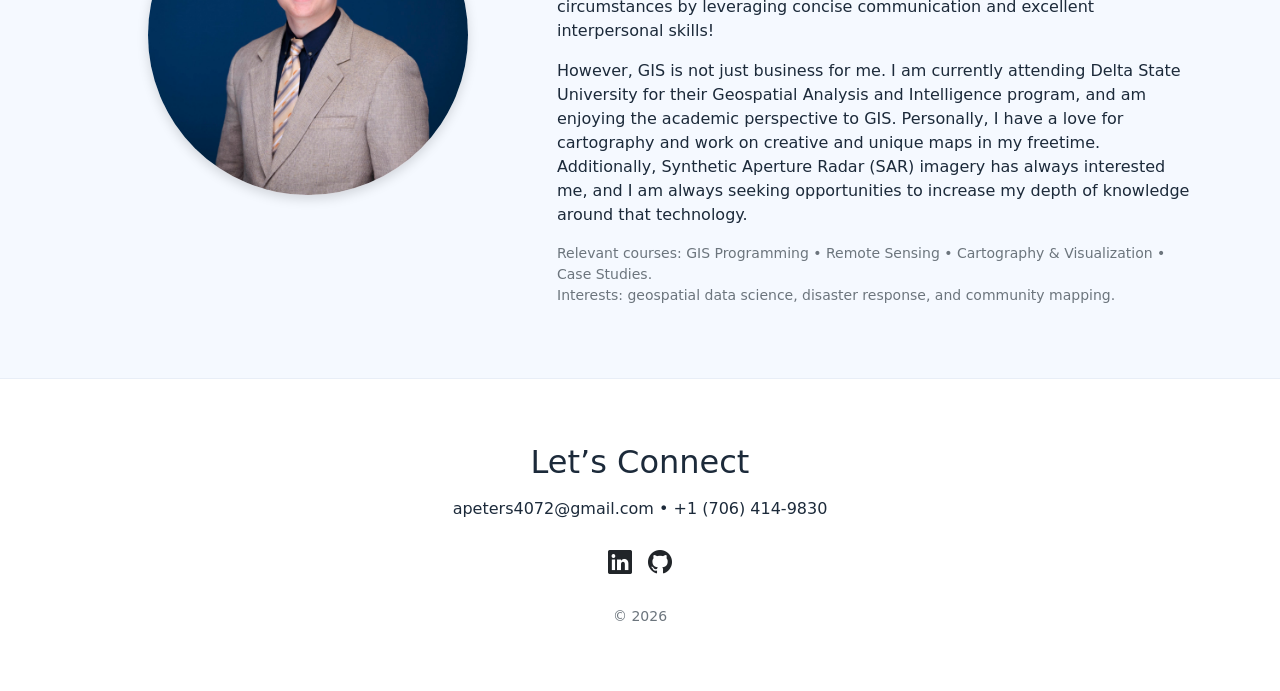
==== commit 0c184132: "Update project and skills section subtitles and skills" ====
--- a/index.html
+++ b/index.html
@@ -118,7 +118,7 @@
       <div class="section-header">
         <h2 class="section-title">Projects</h2>
         <p class="section-subtitle">
-          A Showcase of My Work.
+          A Collection of My Work
         </p>
       </div>
 
@@ -147,7 +147,7 @@
     <div class="container">
       <div class="section-header">
         <h2 class="section-title">Skills</h2>
-        <p class="section-subtitle">Tools &amp; technologies I use regularly.</p>
+        <p class="section-subtitle">Tools &amp; Technologies I use regularly.</p>
       </div>
 
       <!-- Static grouping of skills -->
@@ -159,22 +159,22 @@
           <div class="skill">QGIS</div>
         </div>
         <div class="col-6 col-md-3">
+          <div class="skill">ENVI</div>
+        </div>
+        <div class="col-6 col-md-3">
+          <div class="skill">Maven Smart System</div>
+        </div>
+        <div class="col-6 col-md-3">
+          <div class="skill">Remote Sensing</div>
+        </div>
+        <div class="col-6 col-md-3">
+          <div class="skill">ArcGIS Online / Exp. Builder</div>
+        </div>
+        <div class="col-6 col-md-3">
+          <div class="skill">Cartography &amp; Viz</div>
+        </div>
+        <div class="col-6 col-md-3">
           <div class="skill">Python (geopandas, rasterio)</div>
-        </div>
-        <div class="col-6 col-md-3">
-          <div class="skill">SQL</div>
-        </div>
-        <div class="col-6 col-md-3">
-          <div class="skill">Remote Sensing</div>
-        </div>
-        <div class="col-6 col-md-3">
-          <div class="skill">ArcGIS Online / Exp. Builder</div>
-        </div>
-        <div class="col-6 col-md-3">
-          <div class="skill">Cartography &amp; Viz</div>
-        </div>
-        <div class="col-6 col-md-3">
-          <div class="skill">HTML/CSS</div>
         </div>
       </div>
     </div>
--- a/styles.css
+++ b/styles.css
@@ -1,7 +1,7 @@
 /********************************
- * THEME VARIABLES
- ********************************/
-:root{
+ * 1. GLOBAL VARIABLES & STYLES
+ ********************************/
+:root {
   --bg: #F5F9FF;
   --panel: #ffffff;
   --ink: #1c2a3a;
@@ -14,40 +14,38 @@
 }
 
 html { scroll-behavior: smooth; }
-body{
+
+body {
   font-family: system-ui, -apple-system, Segoe UI, Roboto, "Helvetica Neue", Arial, "Noto Sans";
   background: var(--bg);
   color: var(--ink);
 }
 
 /********************************
- * NAVBAR
- ********************************/
-
+ * 2. NAV & UI COMPONENT ELEMENTS
+ ********************************/
 .navbar { border-bottom: 1px solid #e8eef7; }
 .navbar-brand { color: var(--ink); }
 .nav-link { color: var(--muted); }
 .nav-link:hover, .nav-link:focus { color: var(--brand-strong); }
 
-.btn-primary{
+.btn-primary {
   background: var(--brand-strong);
   border-color: var(--brand-strong);
 }
-.btn-outline-primary{
+.btn-outline-primary {
   color: var(--brand-strong);
   border-color: var(--brand-strong);
 }
-.btn-outline-primary:hover{
+.btn-outline-primary:hover {
   background: var(--brand-strong);
-  color:#fff;
-}
-
+  color: #fff;
+}
 .navbar .btn {
   margin-left: 1rem;
   padding: 0.375rem 0.75rem;
   vertical-align: middle;
 }
-
 .btn-resume {
   background: #2f65b3;
   border-color: #2f65b3;
@@ -58,11 +56,15 @@
   border-color: #244f8c;
 }
 
-/********************************
- * HERO
- ********************************/
-
-.hero{
+a:focus, button:focus, .btn:focus {
+  outline: none;
+  box-shadow: 0 0 0 3px var(--ring);
+}
+
+/********************************
+ * 3. MAIN PORTFOLIO LANDING COMPONENTS
+ ********************************/
+.hero {
   position: relative;
   min-height: 82vh;
   display: flex;
@@ -71,92 +73,73 @@
   text-align: center;
   color: var(--ink);
   isolation: isolate;
-
   background:
     linear-gradient(rgba(255,255,255,0.85), rgba(255,255,255,0.85)),
     url("assets/images/header_map.png") center/cover no-repeat;
 }
 
-.eyebrow{
+.eyebrow {
   color: var(--muted);
   letter-spacing: .08em;
   text-transform: uppercase;
   font-size: .8rem;
 }
-.cursor{
-  display:inline-block;
-  width:1px;
-  height:1.2em;
+
+.cursor {
+  display: inline-block;
+  width: 1px;
+  height: 1.2em;
   background: var(--ink);
   animation: blink .9s steps(2, start) infinite;
   margin-left: 3px;
 }
-@keyframes blink{ to { visibility: hidden; } }
-
-/********************************
- * SECTIONS
- ********************************/
+@keyframes blink { to { visibility: hidden; } }
 
 .section { padding: 72px 0; }
 .section-alt { background: var(--brand-soft); }
 .section-header { text-align: center; margin-bottom: 28px; }
 
-.section-title {
-  display: block;      /* Changed from inline-block to block */
+/* Landing Page Headings (Keeps index.html visually unaffected) */
+.section-header .section-title {
+  display: block;
   font-weight: 700;
-  font-size: 2rem;     /* Adjust size to your preference */
+  font-size: 2rem;
   color: var(--ink);
   margin-bottom: 0.5rem;
-  /* Removed padding, background, border, and box-shadow */
-}
-
+}
 .section-subtitle { 
   color: var(--muted); 
   font-size: 1.1rem;
 }
 
-/********************************
- * PROJECT FILTERS
- ********************************/
-
-.btn-filter{
-  border:1px solid #d9e6f7;
-  background:#fff;
+.btn-filter {
+  border: 1px solid #d9e6f7;
+  background: #fff;
   color: var(--muted);
   border-radius: 999px;
-  padding:.35rem .9rem;
-}
-.btn-filter.active, .btn-filter:hover{
+  padding: .35rem .9rem;
+}
+.btn-filter.active, .btn-filter:hover {
   background: var(--brand);
-  color:#0b2440;
+  color: #0b2440;
   border-color: transparent;
   box-shadow: 0 0 0 3px var(--ring);
 }
 
-/********************************
- * PROJECT CARDS
- ********************************/
-
-.card{
-  border:1px solid #e6eef8;
+.card {
+  border: 1px solid #e6eef8;
   border-radius: var(--radius);
-  overflow:hidden;
+  overflow: hidden;
   background: var(--panel);
 }
-.card-img-top{ aspect-ratio: 16/9; object-fit: cover; }
-.card-title{ margin-bottom:.35rem; }
-.card-text{ color: var(--muted); }
-
-/* Hover effect for project cards */
+.card-img-top { aspect-ratio: 16/9; object-fit: cover; }
+.card-title { margin-bottom: .35rem; }
+.card-text { color: var(--muted); }
+
 .project-card .card {
-  transition:
-    transform 0.25s ease,
-    box-shadow 0.25s ease,
-    border-color 0.25s ease,
-    background-color 0.25s ease;
+  transition: transform 0.25s ease, box-shadow 0.25s ease, border-color 0.25s ease, background-color 0.25s ease;
   cursor: pointer;
 }
-
 .project-card:hover .card,
 .project-card:focus-within .card {
   transform: translateY(-6px);
@@ -165,31 +148,169 @@
   background: #ffffff;
 }
 
-/********************************
- * SKILLS
- ********************************/
-
-.skill{
-  background:#fff;
-  border:1px solid #e6eef8;
+.skill {
+  background: #fff;
+  border: 1px solid #e6eef8;
   border-radius: 10px;
   padding: .8rem;
-  text-align:center;
+  text-align: center;
   box-shadow: 0 1px 0 #f1f5fb;
 }
 
 /********************************
- * FOOTER
- ********************************/
-
-.footer{
+ * 4. PROJECT DYNAMIC PAGES COMPONENTS
+ ********************************/
+.project-hero {
+  background:
+    radial-gradient(80% 60% at 50% 0%, rgba(0,0,0,.06), transparent),
+    linear-gradient(180deg, rgba(0,0,0,.02), transparent);
+  border-radius: 1.25rem;
+}
+
+.map-hero {
+  border-radius: 12px;
+  overflow: hidden;
+  box-shadow: 0 4px 14px rgba(0,0,0,.08);
+}
+.map-hero .ratio { --bs-aspect-ratio: 50%; }
+.map-hero img, .map-hero arcgis-embedded-map {
+  display: block;
+  width: 100%;
+  height: 100%;
+  object-fit: cover;
+}
+
+.project-body { max-width: 860px; margin: 0 auto; }
+.section-block {
+  padding: 2.5rem 0;
+  border-top: 1px solid #e3eaf4;
+}
+.section-block:first-of-type { border-top: none; }
+
+/* Project Layout Header Override Style */
+.section-block .section-title {
+  font-weight: 700;
+  margin-bottom: 1rem;
+  font-size: calc(1.325rem + .9vw);
+}
+
+.meta-card {
+  padding: 1rem 1.25rem;
+  border-radius: .75rem;
+  background: #ffffff;
+  border: 1px solid #e3eaf4;
+  font-size: .95rem;
+}
+.badge-custom-blue { background-color: #0A4D91 !important; color: #ffffff !important; }
+
+/* Dynamic Inner Grid Gallery Cards */
+.project-body .gallery-card {
+  display: block !important;
+  background: #ffffff;
+  border-radius: 16px;
+  overflow: hidden;
+  box-shadow: 0 6px 18px rgba(0,0,0,.06);
+  padding: 0.6rem 0.6rem 0;
+  transition: transform .18s ease;
+  height: 100%;
+}
+
+.project-body .gallery-card:hover { 
+  transform: translateY(-4px); 
+  box-shadow: 0 10px 26px rgba(0,0,0,.10); 
+}
+
+.project-body .arcgis-box {
+  width: 100%;
+  height: 350px;
+  border-radius: 10px;
+  overflow: hidden;
+  background: #f8f9fa;
+}
+
+.project-body .gallery-card img { 
+  border-radius: 10px; 
+  cursor: zoom-in; 
+  width: 100%; 
+  height: auto; 
+  object-fit: normal;  
+  display: block;
+}
+
+.project-body .gallery-card figcaption { 
+  display: block !important;
+  padding: .75rem .75rem 0.25rem; 
+  margin-bottom: 0;
+  font-size: .9rem; 
+  color: #6c757d; 
+}
+
+/* Base Esri Asset Overrides */
+arcgis-embedded-map, .arcgis-embedded-map {
+  display: block;
+  width: 100%;
+  height: 100%;
+}
+.modal-dark-bg { background-color: #000000; }
+
+/* Side Dot Tracking Navigation */
+.section-dots {
+  position: fixed;
+  top: 50%;
+  right: 2.5rem;
+  transform: translateY(-50%);
+  display: flex;
+  flex-direction: column;
+  gap: .75rem;
+  z-index: 1040;
+}
+.section-dot {
+  width: 16px;
+  height: 16px;
+  border-radius: 50%;
+  border: 2px solid #c7d7f7;
+  background: #f3f6ff;
+  cursor: pointer;
+  transition: all .2s ease;
+  padding: 0;
+  display: flex;
+  align-items: center;
+  justify-content: center;
+}
+.section-dot.is-active {
+  background: #0d6efd;
+  border-color: #0d6efd;
+  transform: scale(1.2);
+}
+.section-dot--top i { font-size: 0.55rem; color: #c7d7f7; }
+.section-dot--top.is-active i { color: #ffffff; }
+
+@media (max-width: 991.98px) { .section-dots { display: none; } }
+
+/********************************
+ * 5. PORTRAIT
+ ********************************/
+.portrait-img {
+  width: 80%;
+  max-width: 320px;
+  height: auto;
+  border-radius: 50%;
+  object-fit: cover;
+  margin-bottom: 1rem;
+  box-shadow: 0 4px 12px rgba(0,0,0,0.15);
+}
+.portrait-wrapper {
+  display: flex;
+  justify-content: center;
+  margin-bottom: 1.5rem;
+}
+
+.footer {
   padding: 64px 0;
   background: #fff;
-  border-top:1px solid #e8eef7;
-}
-
-/* Footer attribution */
-.footer .hero-credit{
+  border-top: 1px solid #e8eef7;
+}
+.footer .hero-credit {
   position: static;
   margin-top: 10px;
   margin-bottom: 0;
@@ -199,12 +320,11 @@
   background: none;
   border: none;
 }
-.footer .hero-credit a{
+.footer .hero-credit a {
   color: #6c7a90;
   text-decoration: none;
 }
-.footer .hero-credit a:hover{ text-decoration: underline; }
-
+.footer .hero-credit a:hover { text-decoration: underline; }
 .footer a {
   color: inherit;
   text-decoration: none;
@@ -212,85 +332,7 @@
   transition: 0.2s ease;
 }
 
-/********************************
- * MISC
- ********************************/
-
-a:focus, button:focus, .btn:focus{
-  outline: none;
-  box-shadow: 0 0 0 3px var(--ring);
-}
-
-/* Portrait image */
-.portrait-img {
-  width: 80%;
-  max-width: 320px;
-  height: auto;
-  border-radius: 50%;
-  object-fit: cover;
-  margin-bottom: 1rem;
-  box-shadow: 0 4px 12px rgba(0,0,0,0.15);
-}
-
-.portrait-wrapper {
-  display: flex;
-  justify-content: center;
-  margin-bottom: 1.5rem;
-}
-
-.easter{
-  position: relative;
-  margin-left:.35rem;
-  text-decoration:none;
-  opacity:.6;
-  color:var(--muted);
-  transition:transform .2s ease, opacity .2s ease, color .2s ease;
-  cursor: help;
-}
-.easter:hover,
-.easter:focus{ opacity:1; transform:rotate(9deg) scale(1.08); color:var(--brand-strong,#f072a6); }
-
-/* single tooltip */
-.easter::after{
-  content: attr(data-tip);
-  position: absolute;
-  left: 50%;
-  bottom: 125%;
-  transform: translateX(-50%) translateY(4px);
-  background: var(--ink,#222);
-  color:#fff;
-  font-size:.72rem;
-  padding:.25rem .45rem;
-  border-radius:6px;
-  white-space: nowrap;
-  opacity:0;
-  pointer-events:none;
-  transition: opacity .15s ease, transform .15s ease;
-  box-shadow: 0 2px 8px rgba(0,0,0,.15);
-}
-.easter:focus::after,
-.easter:hover::after{
-  opacity:1;
-  transform: translateX(-50%) translateY(0);
-}
-
-/* tiny arrow */
-.easter::before{
-  content:"";
-  position:absolute;
-  left:50%;
-  bottom:115%;
-  transform:translateX(-50%);
-  border:6px solid transparent;
-  border-top-color: var(--ink,#222);
-  opacity:0;
-  transition: opacity .15s ease;
-}
-.easter:hover::before,
-.easter:focus::before{ opacity:1; }
-
-/* motion/accessibility niceties */
-@media (prefers-reduced-motion: reduce){
-  .easter{ transition:none; }
-  .easter::after{ transition:none; }
-}
+@media (prefers-reduced-motion: reduce) {
+  .easter { transition: none; }
+  .easter::after { transition: none; }
+}
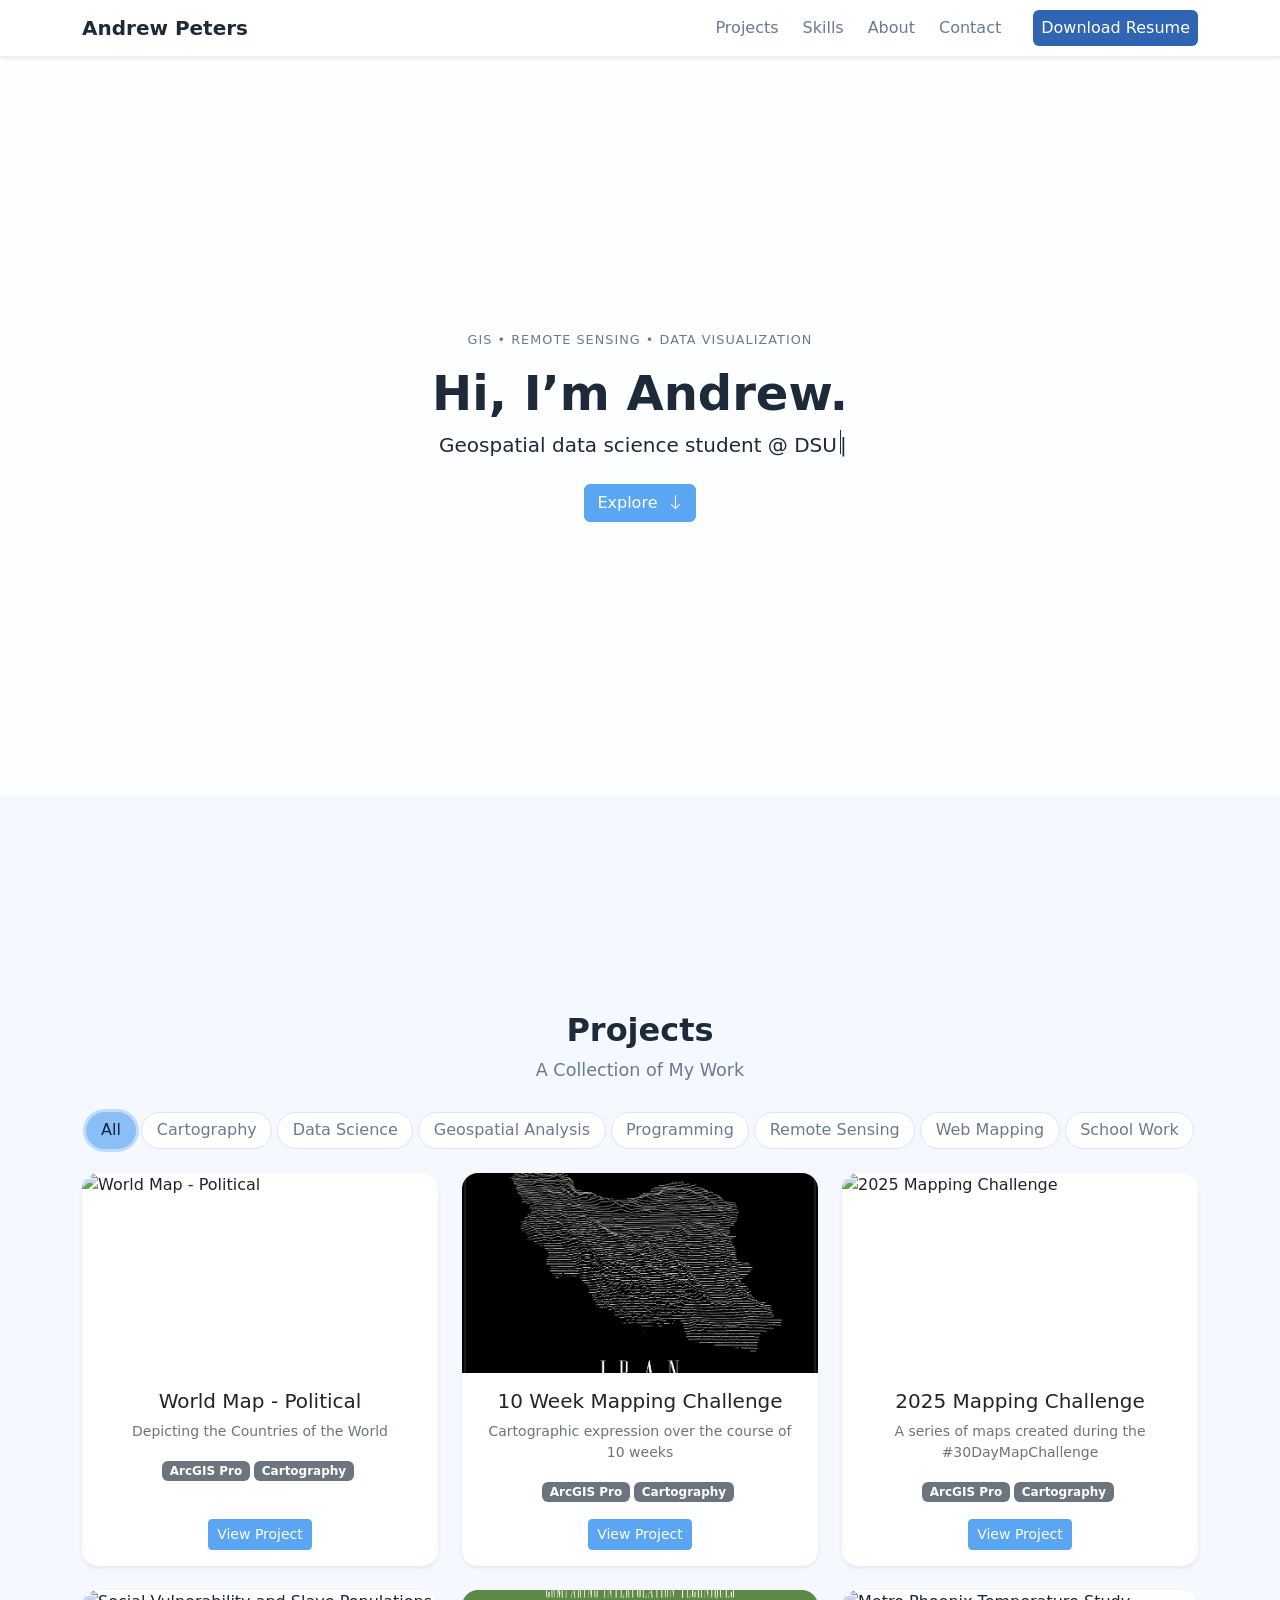
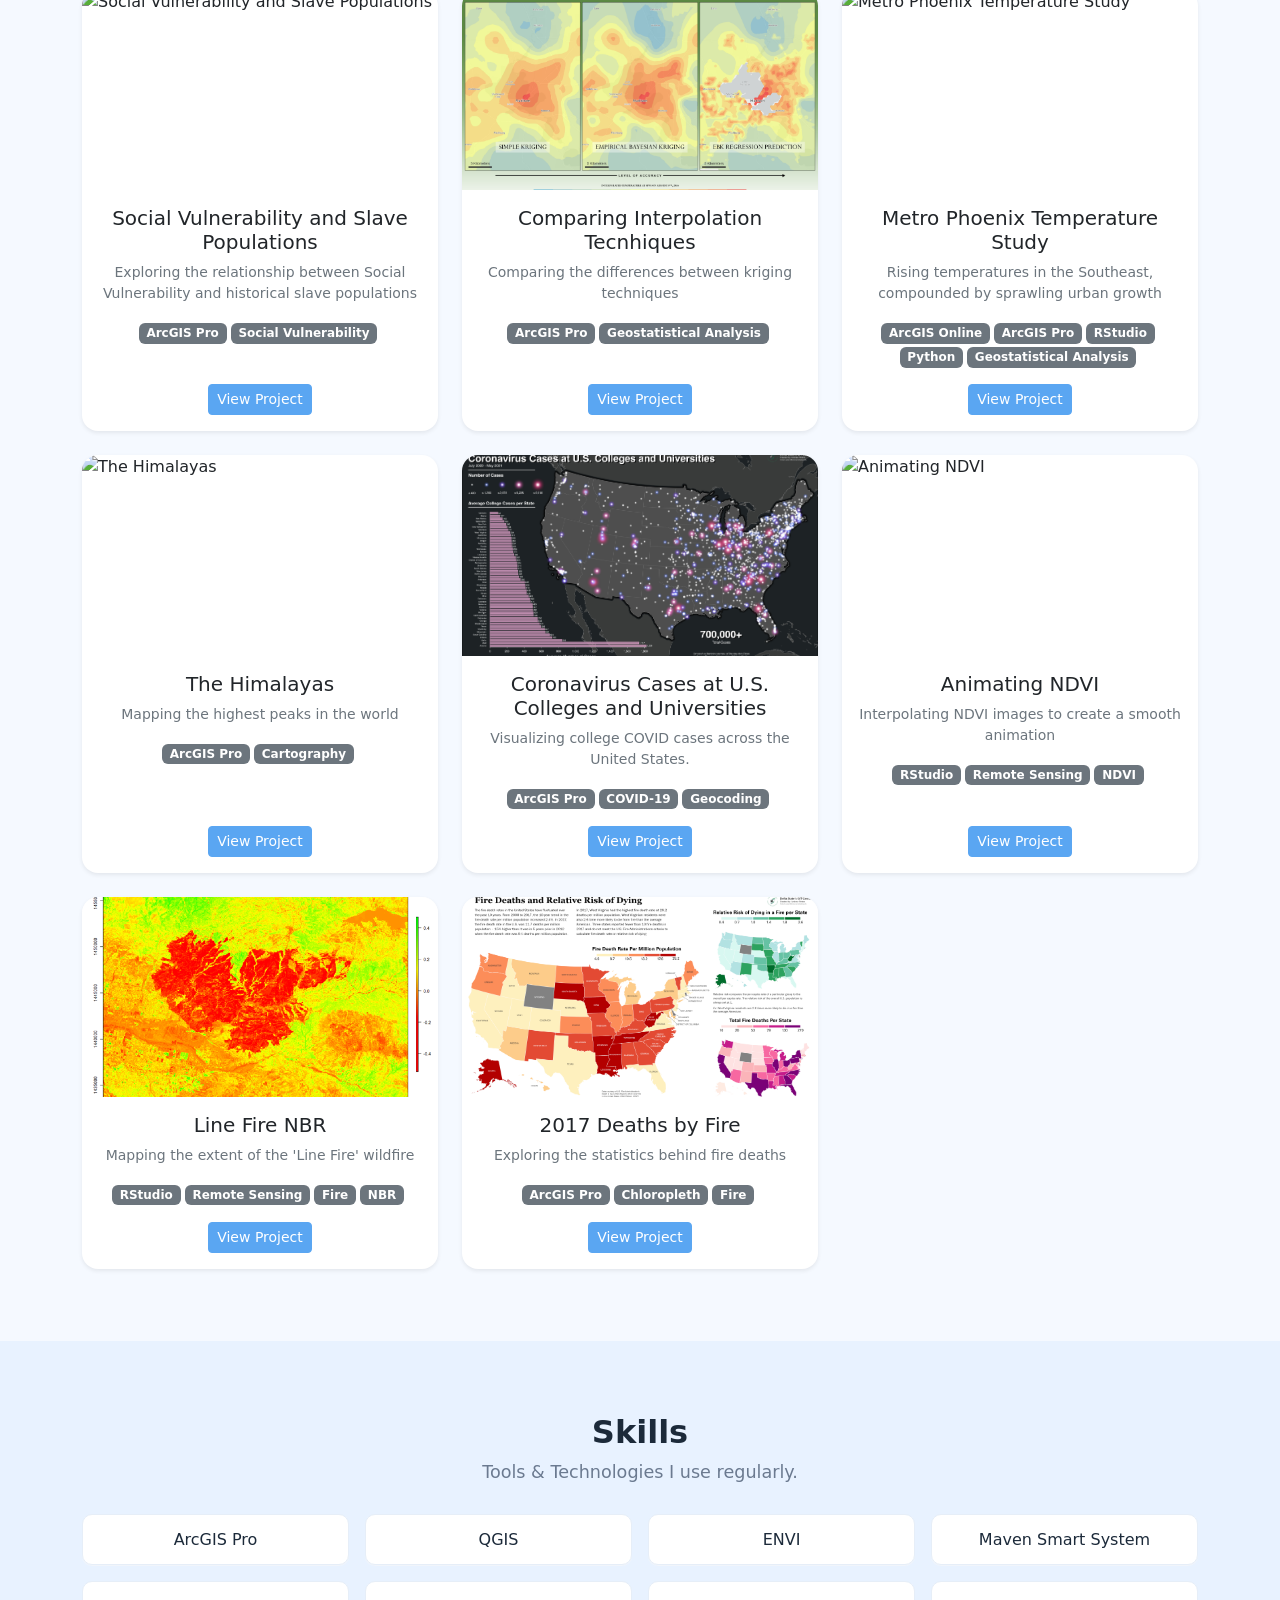
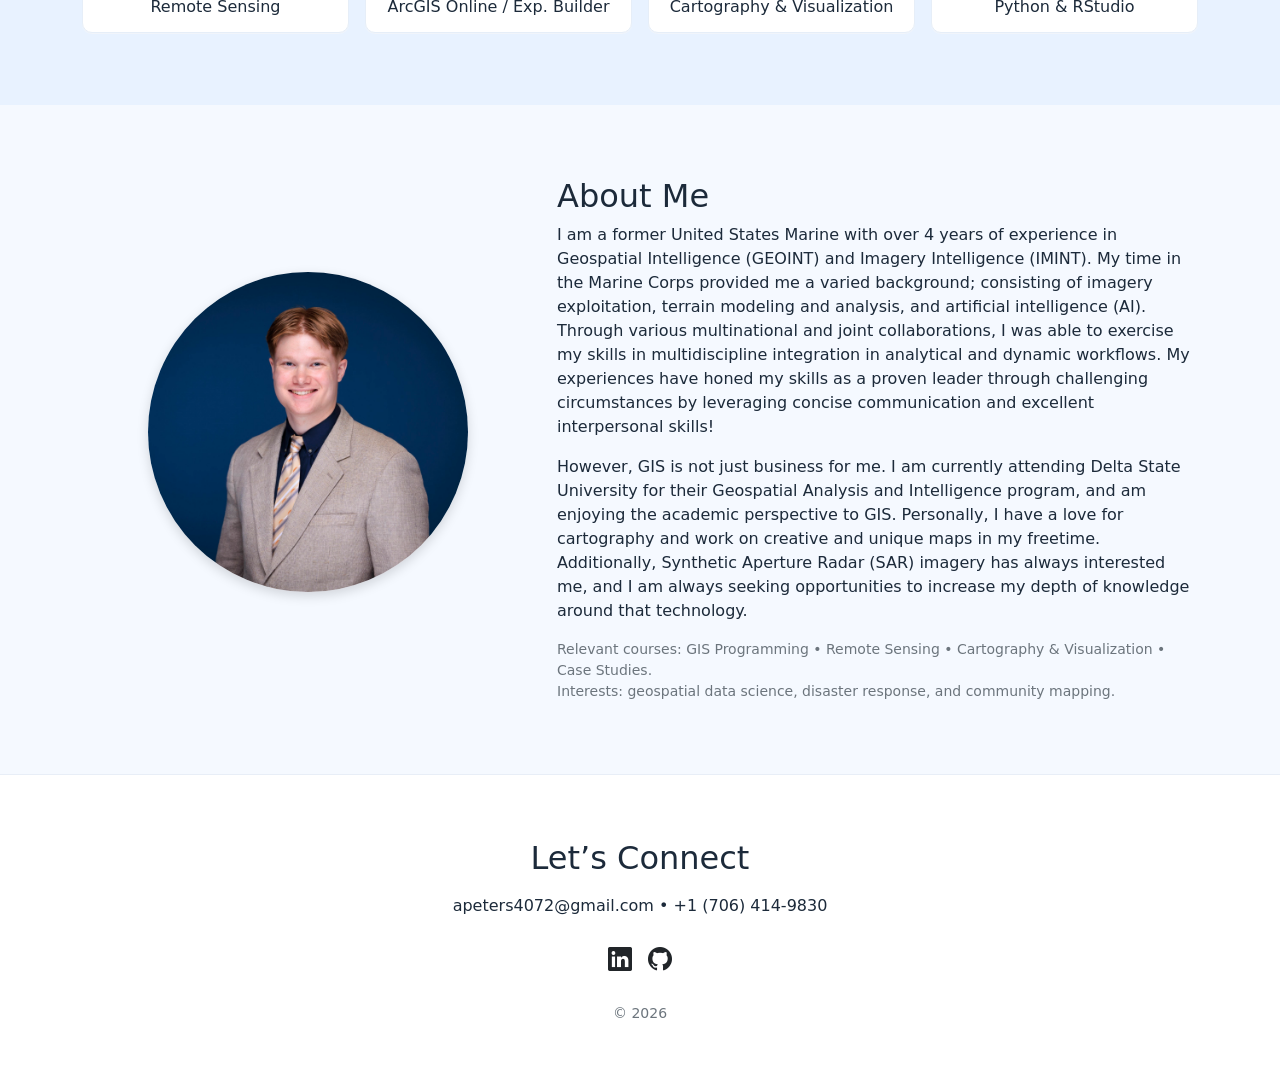
==== commit ce3ec6aa: "Update skill descriptions in index.html" ====
--- a/index.html
+++ b/index.html
@@ -171,10 +171,10 @@
           <div class="skill">ArcGIS Online / Exp. Builder</div>
         </div>
         <div class="col-6 col-md-3">
-          <div class="skill">Cartography &amp; Viz</div>
-        </div>
-        <div class="col-6 col-md-3">
-          <div class="skill">Python (geopandas, rasterio)</div>
+          <div class="skill">Cartography &amp; Visualization</div>
+        </div>
+        <div class="col-6 col-md-3">
+          <div class="skill">Python &amp; RStudio</div>
         </div>
       </div>
     </div>
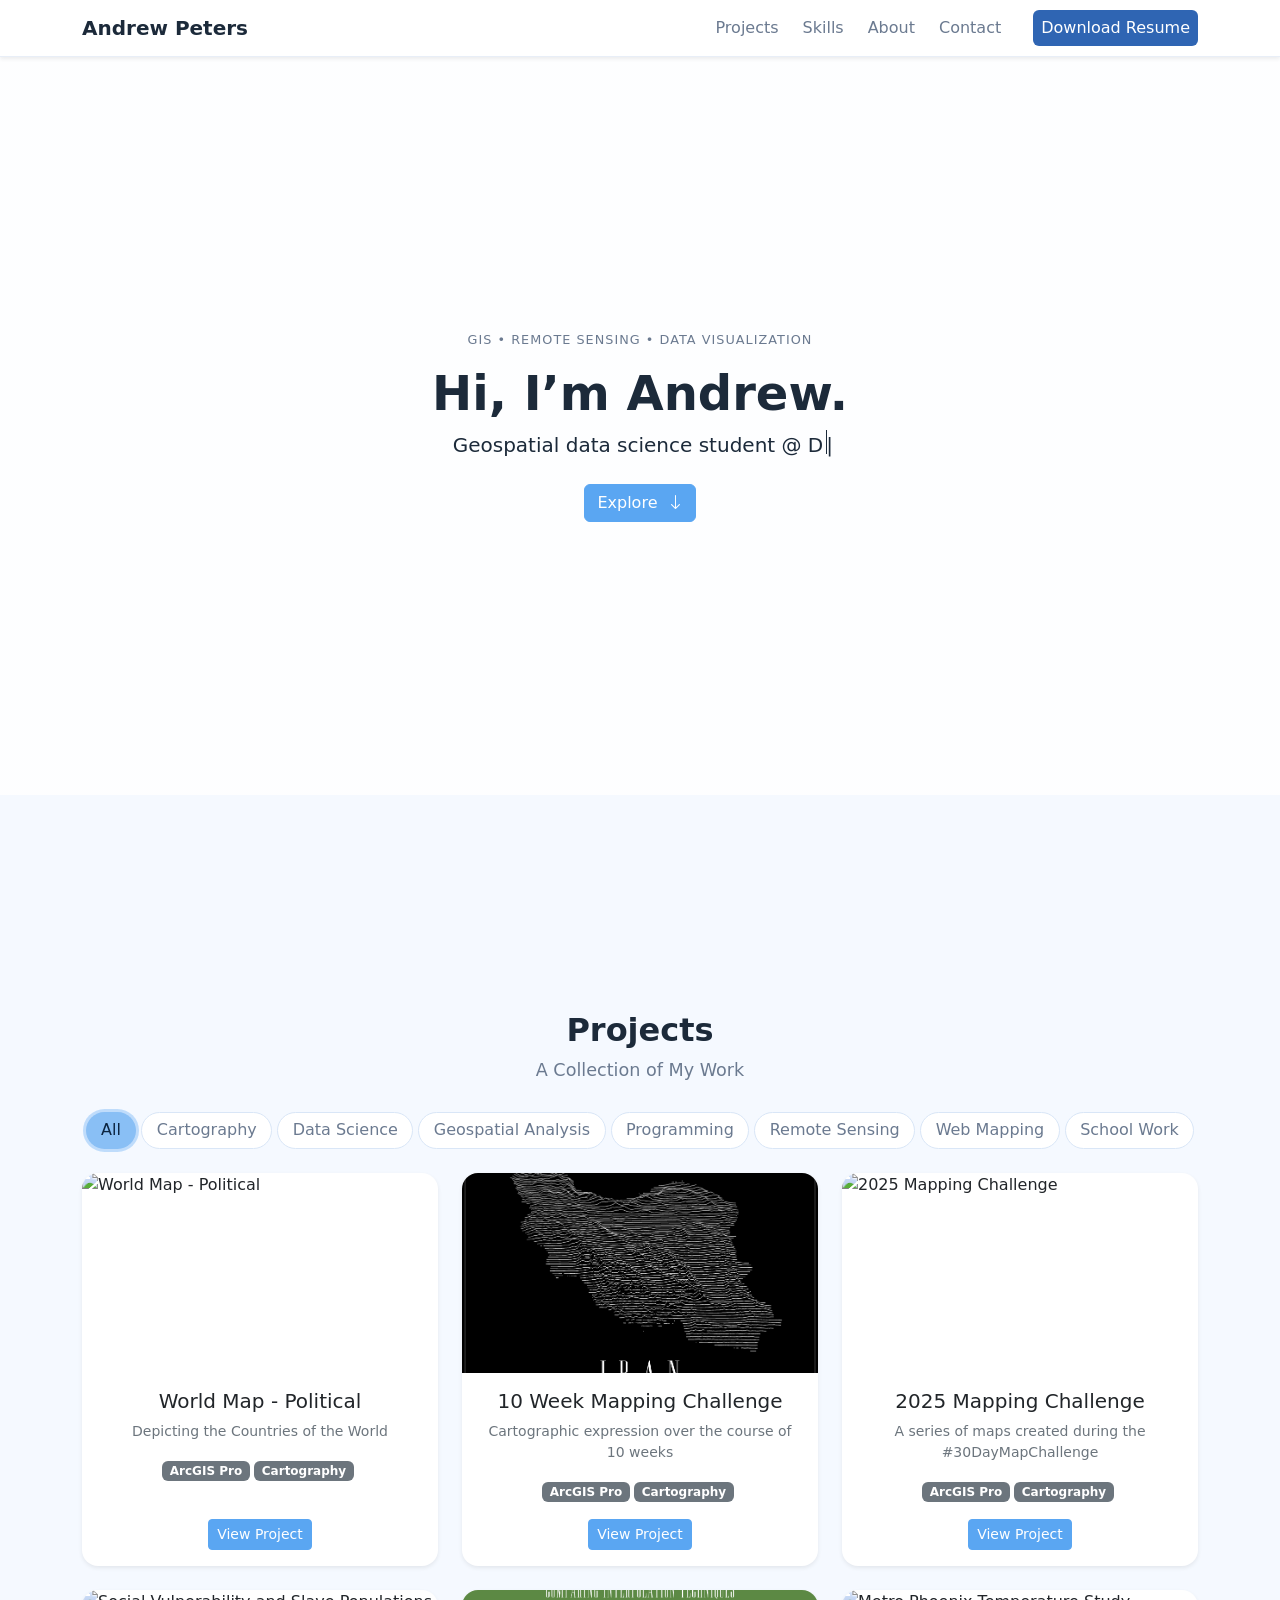
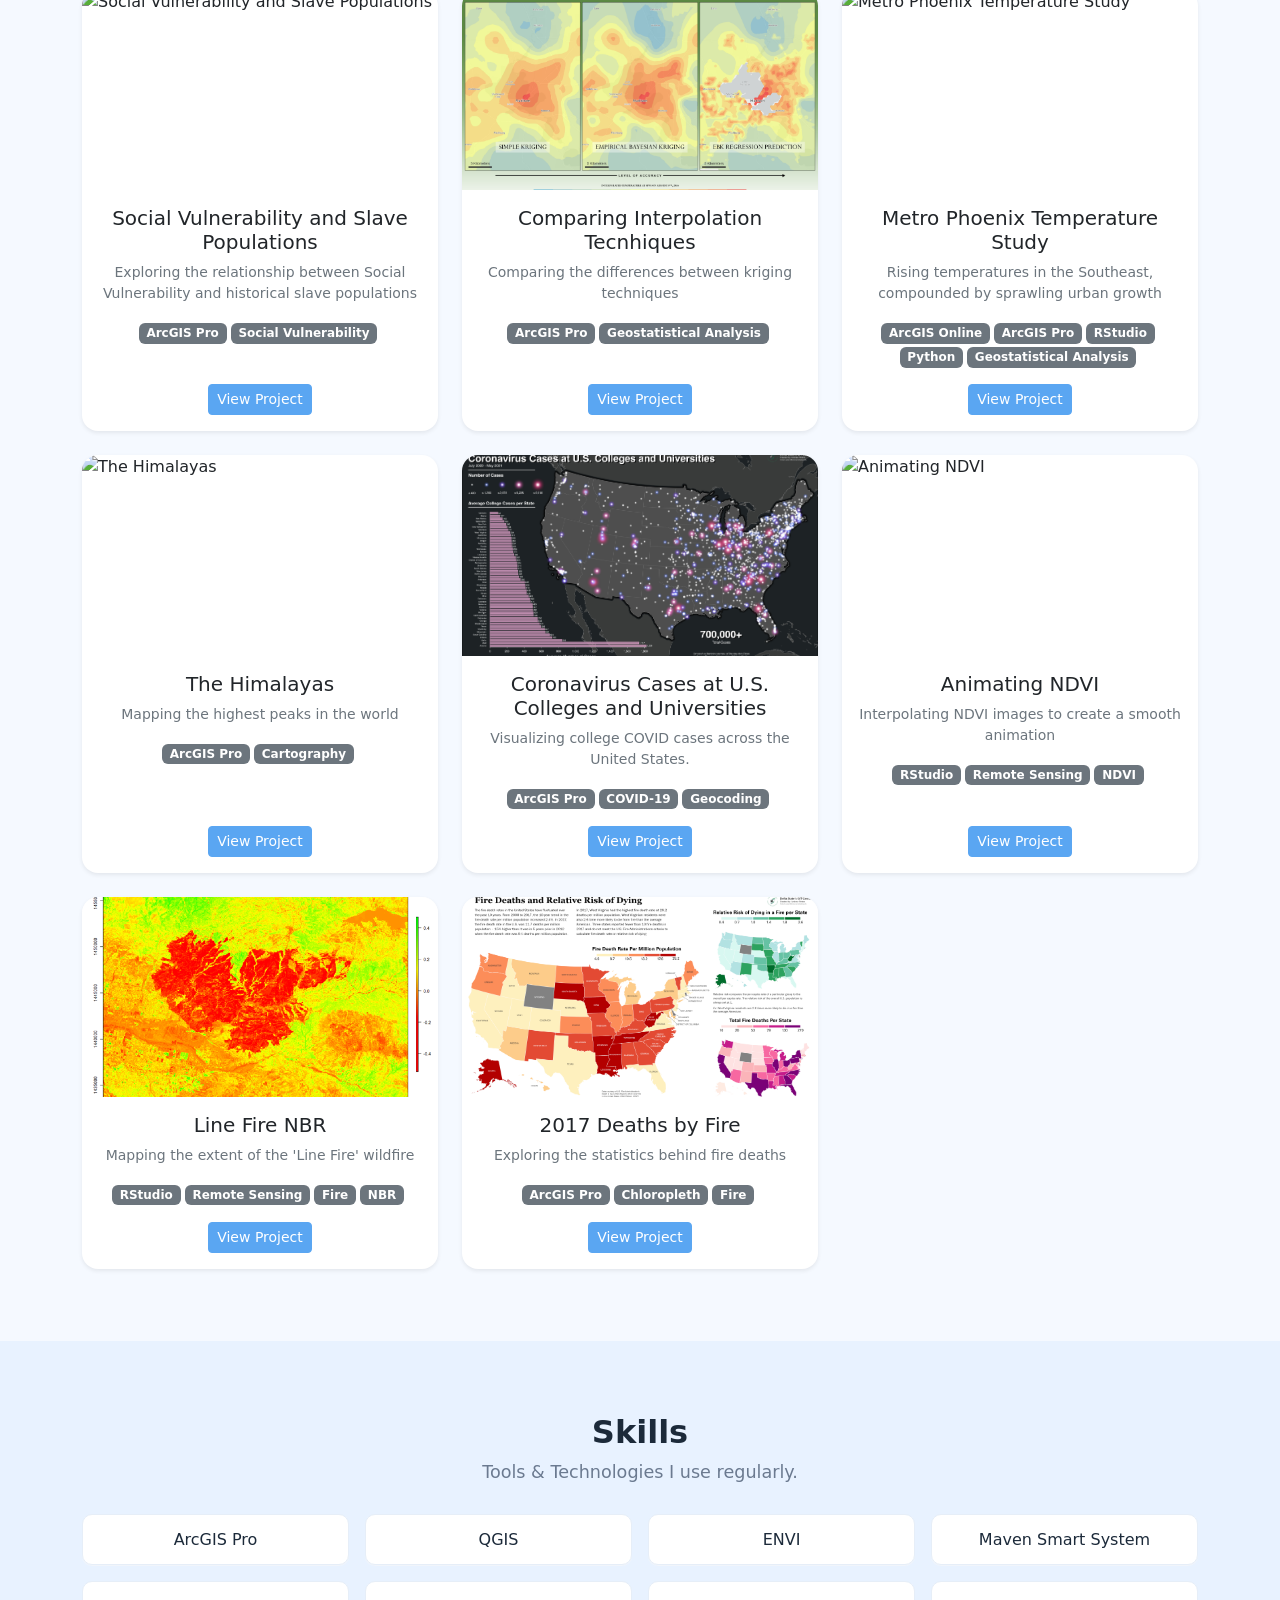
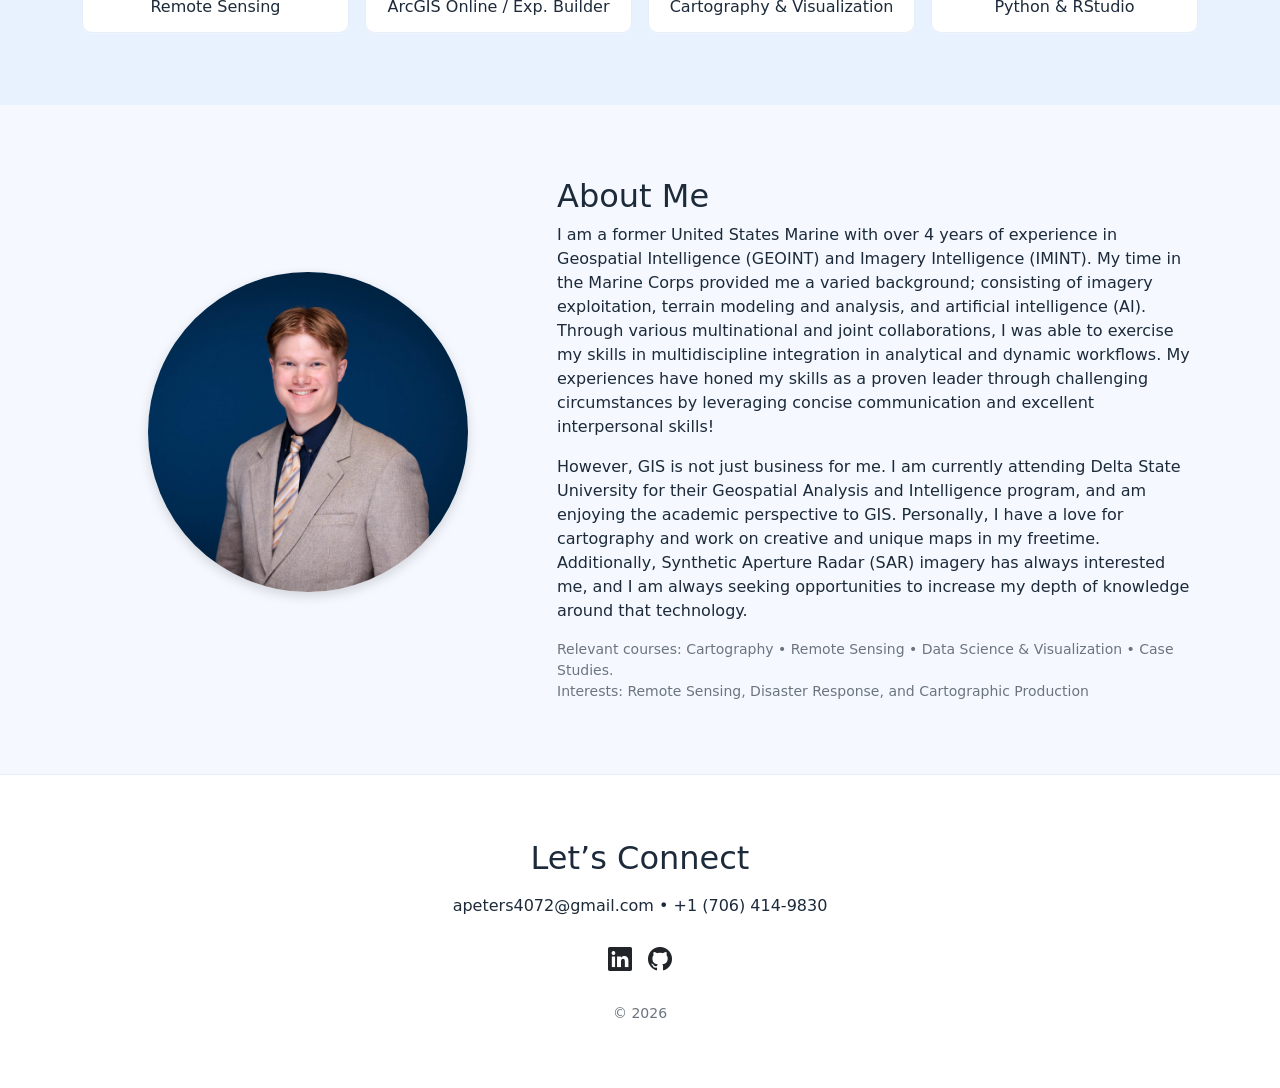
==== commit 352b7ded: "Update index.html" ====
--- a/index.html
+++ b/index.html
@@ -219,10 +219,9 @@
 
           <!-- Subtext Information -->
           <p class="text-secondary small mb-0">
-            Relevant courses: GIS Programming • Remote Sensing • Cartography &amp;
+            Relevant courses: Cartography • Remote Sensing • Data Science &amp;
             Visualization • Case Studies.<br />
-            Interests: geospatial data science, disaster response, and community
-            mapping.
+            Interests: Remote Sensing, Disaster Response, and Cartographic Production
           </p>
         </div>
       </div>
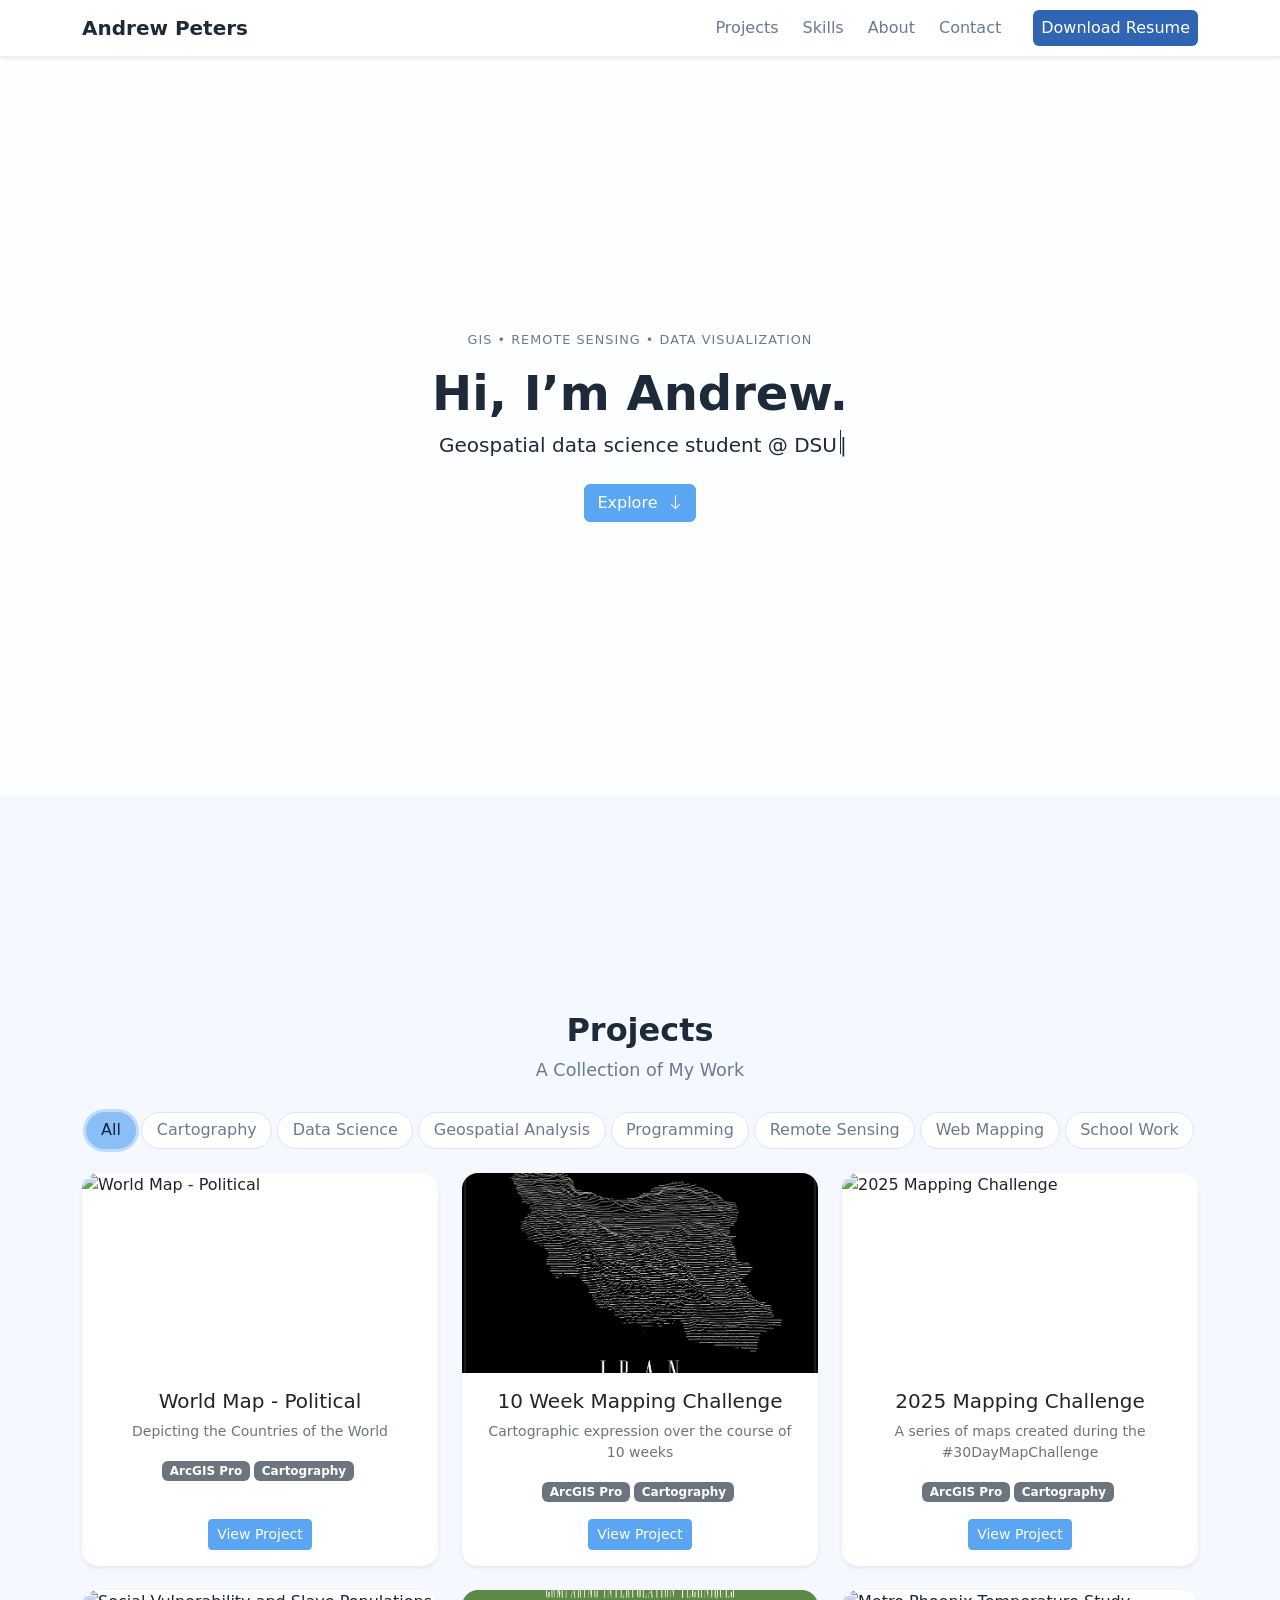
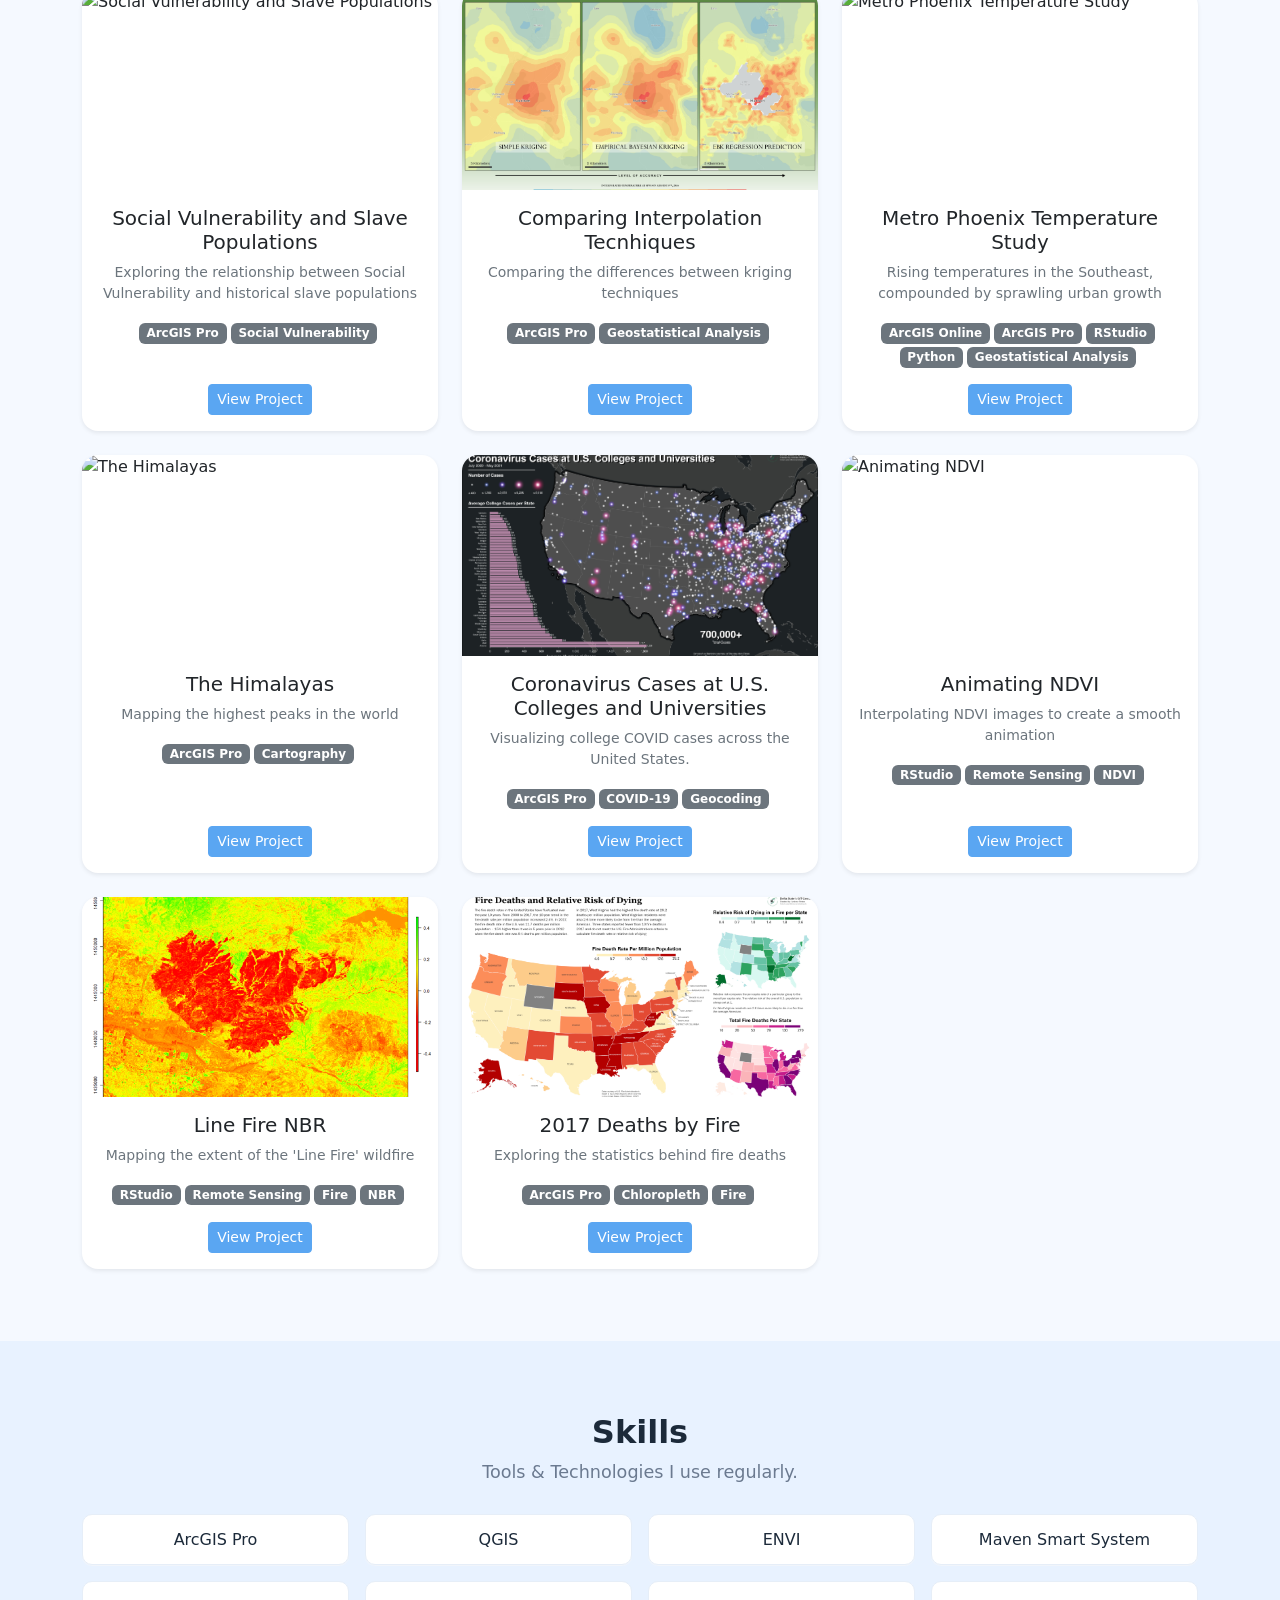
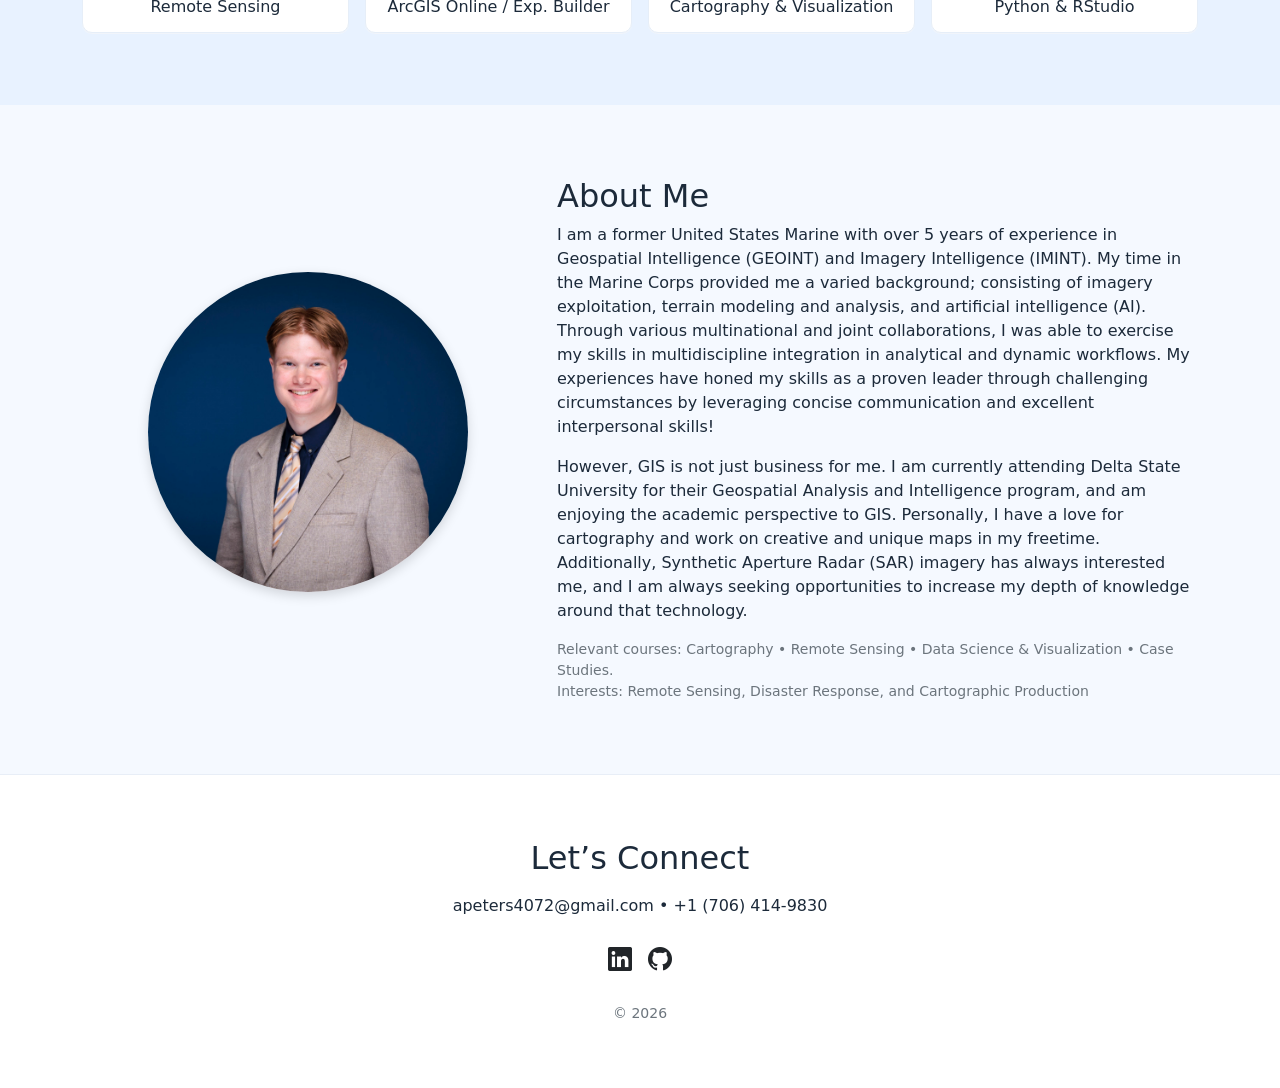
==== commit 747d8400: "Update experience duration in About Me section Updated experience duration from 4 to 5 years." ====
--- a/index.html
+++ b/index.html
@@ -201,7 +201,7 @@
         <div class="col-md-7">
           <h2 class="section-title">About Me</h2>
           <p class="mb-3">
-            I am a former United States Marine with over 4 years of experience in Geospatial Intelligence 
+            I am a former United States Marine with over 5 years of experience in Geospatial Intelligence 
             (GEOINT) and Imagery Intelligence (IMINT). My time in the Marine Corps provided me a varied 
             background; consisting of imagery exploitation, terrain modeling and analysis, and artificial 
             intelligence (AI). Through various multinational and joint collaborations, I was able to 
